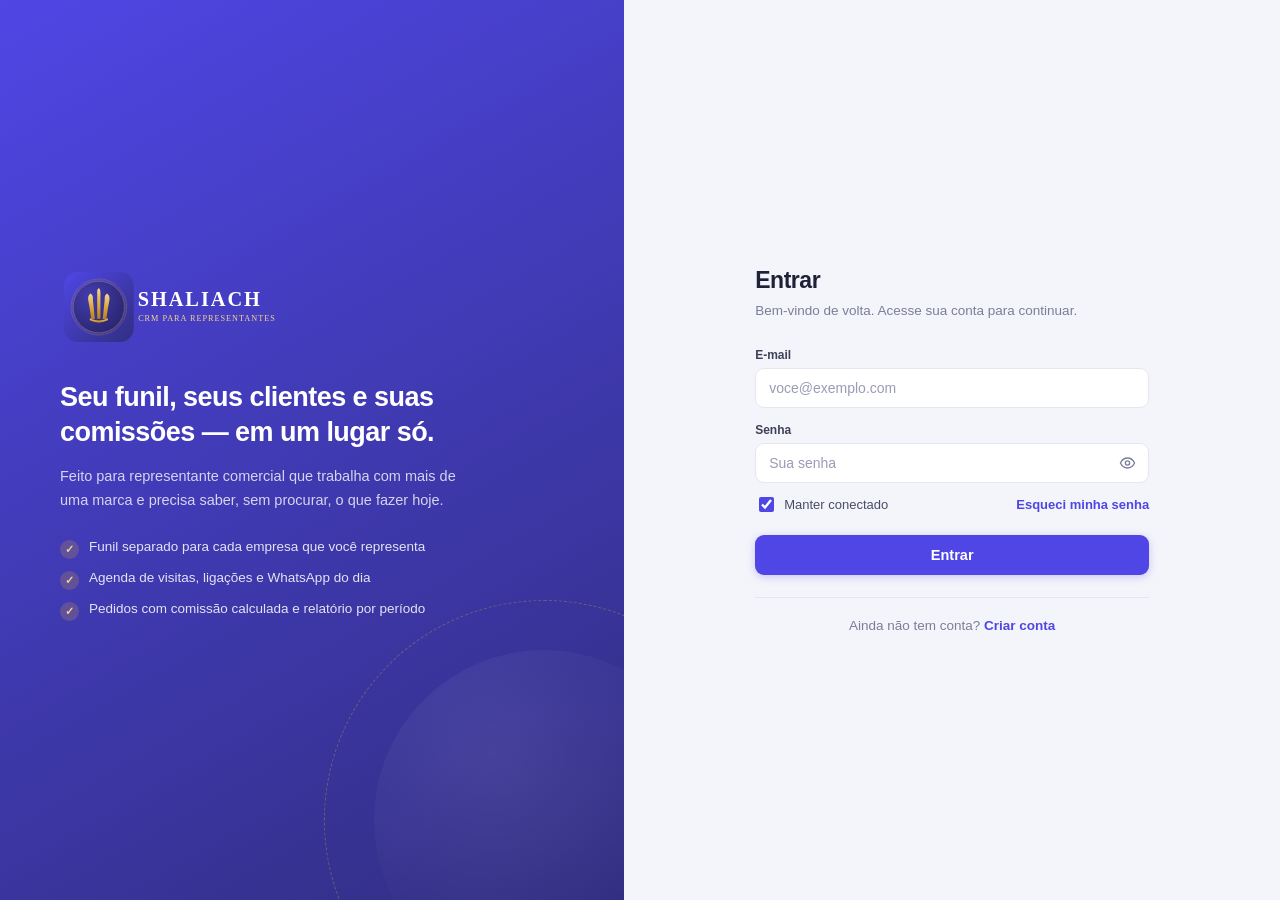
==== index.html @ 66042b32 "a" ====
<!DOCTYPE html>
<html lang="pt-BR">
<head>
<meta charset="UTF-8">
<meta name="viewport" content="width=device-width, initial-scale=1.0">
<title>Shaliach — CRM para representantes</title>
<link rel="icon" href="img/faviconlogo.ico" sizes="any">
<link rel="icon" type="image/svg+xml" href="img/logo-icone.svg">
<link rel="apple-touch-icon" href="img/icone-180.png">
<meta name="theme-color" content="#4F46E5">
<link rel="stylesheet" href="assets/css/app.css">
</head>
<body>

<!-- ==================== ABERTURA (evita piscar de tela) ==================== -->
<div id="splash">
  <img src="img/logo.svg" alt="Shaliach">
  <div class="splash-barra"><i></i></div>
</div>

<!-- ==================== TELA DE CONEXÃO DO ARQUIVO ==================== -->
<div id="connectScreen" class="hidden">
  <div class="connect-card">
    <img src="img/logo.svg" alt="Shaliach — CRM para representantes" class="connect-logo-img">
    <h1 id="connectTitle">Conectar arquivo de dados</h1>
    <p id="connectText">Escolha o arquivo <span class="file-name">.json</span> onde este CRM vai guardar tudo. Ele fica na pasta que você escolher, no seu computador — para migrar de máquina, basta levar o arquivo.</p>
    <div class="connect-actions" id="connectActions">
      <button class="btn btn-primary" id="createFileBtn">Criar novo arquivo de dados</button>
      <button class="btn" id="openFileBtn">Abrir arquivo existente</button>
    </div>
    <div id="connectNote"></div>
    <div class="connect-note">Cada alteração é gravada direto no arquivo. Recomendado: Chrome, Edge ou Opera.</div>
  </div>
</div>

<!-- ==================== APLICAÇÃO ==================== -->
<div id="app" class="hidden">

  <header class="topbar">
    <div class="brand">
      <img src="img/logo.svg" alt="Shaliach" class="brand-logo">
      <span class="brand-sep"></span>

      <div class="menu-wrap" id="funilWrap">
        <button class="funil-btn" id="funilBtn" aria-haspopup="true" aria-expanded="false">
          <span id="funilNome">Meu funil</span>
          <svg width="12" height="12" viewBox="0 0 24 24" fill="none" stroke="currentColor" stroke-width="2.6" stroke-linecap="round"><path d="M6 9l6 6 6-6"/></svg>
        </button>
        <div class="menu" id="funilMenu" style="left:0;right:auto">
          <div class="menu-head">Meus funis</div>
          <div id="funilLista"></div>
          <hr>
          <button id="btnNovoFunil">
            <span class="mic"><svg width="15" height="15" viewBox="0 0 24 24" fill="none" stroke="currentColor" stroke-width="2.4" stroke-linecap="round"><path d="M12 5v14M5 12h14"/></svg></span>
            <span><b>Novo funil</b><i>Para outra empresa que você representa</i></span>
          </button>
          <button id="btnRenomearFunil">
            <span class="mic"><svg width="15" height="15" viewBox="0 0 24 24" fill="none" stroke="currentColor" stroke-width="1.9" stroke-linecap="round" stroke-linejoin="round"><path d="M12 20h9"/><path d="M16.5 3.5a2.1 2.1 0 0 1 3 3L7 19l-4 1 1-4z"/></svg></span>
            <span><b>Renomear este funil</b></span>
          </button>
        </div>
      </div>
      <input id="boardName" value="Meu funil" aria-label="Nome do funil" class="hidden">
    </div>

    <div class="topbar-metric">
      <span id="totalValue">R$ 0,00</span>
      <span class="pill" id="totalCount">0 negócios</span>
    </div>

    <div class="topbar-spacer"></div>

    <div class="menu-wrap" id="userWrap">
      <button class="user-btn" id="userBtn" aria-haspopup="true" aria-expanded="false">
        <span class="user-av" id="userIniciais">?</span>
        <span class="user-nome" id="userNome">Carregando...</span>
        <svg width="12" height="12" viewBox="0 0 24 24" fill="none" stroke="currentColor" stroke-width="2.6" stroke-linecap="round"><path d="M6 9l6 6 6-6"/></svg>
      </button>
      <div class="menu" id="userMenu">
        <div class="user-topo">
          <span class="user-av grande" id="userIniciais2">?</span>
          <div>
            <b id="userNome2">—</b>
            <i id="userEmail">—</i>
          </div>
        </div>
        <button id="btnPerfil">
          <span class="mic"><svg width="15" height="15" viewBox="0 0 24 24" fill="none" stroke="currentColor" stroke-width="1.9" stroke-linecap="round" stroke-linejoin="round"><path d="M19 21v-2a4 4 0 0 0-4-4H9a4 4 0 0 0-4 4v2"/><circle cx="12" cy="7" r="4"/></svg></span>
          <span><b>Meus dados</b><i>Nome e telefone do representante</i></span>
        </button>
        <button id="btnTrocarSenha">
          <span class="mic"><svg width="15" height="15" viewBox="0 0 24 24" fill="none" stroke="currentColor" stroke-width="1.9" stroke-linecap="round" stroke-linejoin="round"><rect x="4" y="10" width="16" height="10" rx="2"/><path d="M8 10V7a4 4 0 0 1 8 0v3"/></svg></span>
          <span><b>Trocar minha senha</b><i>Enviamos um link por e-mail</i></span>
        </button>
        <hr>
        <button id="btnSair" class="perigo">
          <span class="mic"><svg width="15" height="15" viewBox="0 0 24 24" fill="none" stroke="currentColor" stroke-width="1.9" stroke-linecap="round" stroke-linejoin="round"><path d="M9 21H5a2 2 0 0 1-2-2V5a2 2 0 0 1 2-2h4"/><path d="M16 17l5-5-5-5M21 12H9"/></svg></span>
          <span><b>Sair da conta</b></span>
        </button>
      </div>
    </div>

    <div class="sync-chip ok" id="syncChip" style="display:none">
      <i class="dot"></i><span>Salvo na nuvem</span>
    </div>

    <div class="file-chip" id="fileChip" style="display:none">
      <i class="dot"></i>
      <span id="fileChipName"></span>
      <button id="switchFileBtn" title="Usar outro arquivo">trocar</button>
    </div>
  </header>

  <div class="toolbar">
    <div class="search">
      <svg width="15" height="15" viewBox="0 0 24 24" fill="none" stroke="currentColor" stroke-width="2.2" stroke-linecap="round">
        <circle cx="11" cy="11" r="7"/><path d="M20 20l-3.6-3.6"/>
      </svg>
      <input id="searchInput" type="search" placeholder="Buscar no funil" aria-label="Buscar no funil">
    </div>

    <div class="seg" id="agendaSeg" role="group" aria-label="Atividades agendadas">
      <button data-agenda="hoje"><svg width="13" height="13" viewBox="0 0 24 24" fill="none" stroke="currentColor" stroke-width="2.2" stroke-linecap="round"><circle cx="12" cy="12" r="9"/><path d="M12 7.5V12l3.5 2"/></svg>Hoje <span class="cnt hidden" id="cntHoje"></span></button>
      <button data-agenda="amanha">Amanhã <span class="cnt hidden" id="cntAmanha"></span></button>
      <button data-agenda="periodo">Personalizado</button>
    </div>

    <div class="topbar-spacer"></div>

    <div class="menu-wrap">
      <button class="btn" id="relBtn" aria-haspopup="true" aria-expanded="false">
        <svg class="ic" viewBox="0 0 24 24" fill="none" stroke="currentColor" stroke-width="2" stroke-linecap="round" stroke-linejoin="round"><path d="M4 20V10M10 20V4M16 20v-7M22 20H2"/></svg>
        Relatórios
        <svg width="12" height="12" viewBox="0 0 24 24" fill="none" stroke="currentColor" stroke-width="2.6" stroke-linecap="round"><path d="M6 9l6 6 6-6"/></svg>
      </button>
      <div class="menu" id="relMenu">
        <div class="menu-head">Relatórios</div>
        <button data-rel="vendas">
          <span class="mic">
            <svg width="15" height="15" viewBox="0 0 24 24" fill="none" stroke="currentColor" stroke-width="1.9" stroke-linecap="round" stroke-linejoin="round"><path d="M4 20V10M10 20V4M16 20v-7M22 20H2"/></svg>
          </span>
          <span><b>Vendas e comissões</b><i>Por período, agrupado por cliente</i></span>
        </button>
      </div>
    </div>

    <button class="btn" id="importBtn">
      <svg class="ic" viewBox="0 0 24 24" fill="none" stroke="currentColor" stroke-width="2" stroke-linecap="round" stroke-linejoin="round"><path d="M21 15v4a2 2 0 0 1-2 2H5a2 2 0 0 1-2-2v-4"/><path d="M7 10l5 5 5-5"/><path d="M12 15V3"/></svg>
      Importar
    </button>
    <button class="btn" id="exportBtn">
      <svg class="ic" viewBox="0 0 24 24" fill="none" stroke="currentColor" stroke-width="2" stroke-linecap="round" stroke-linejoin="round"><path d="M21 15v4a2 2 0 0 1-2 2H5a2 2 0 0 1-2-2v-4"/><path d="M7 8l5-5 5 5"/><path d="M12 3v12"/></svg>
      Exportar
    </button>
    <input type="file" id="importFile" accept=".json,application/json" class="hidden">

    <div class="seg" style="align-items:center;gap:4px;padding-left:9px" title="Baixar planilhas .xlsx com seus dados">
      <span style="font-size:11px;font-weight:800;letter-spacing:.05em;color:var(--muted-2)">PLANILHAS</span>
      <button id="agNegocios">Negócios</button>
      <button id="agCadastros">Cadastros</button>
    </div>
    <button class="btn btn-primary" id="newDealBtn">
      <svg class="ic" viewBox="0 0 24 24" fill="none" stroke="currentColor" stroke-width="2.4" stroke-linecap="round"><path d="M12 5v14M5 12h14"/></svg>
      Adicionar negócio
    </button>
  </div>

  <div id="board"></div>
</div>

<!-- ==================== MENU DE CONTEXTO ==================== -->
<div class="ctx" id="ctxMenu"></div>

<!-- ==================== MODAL: EMPRESA (novo / editar) ==================== -->
<div class="overlay" id="empresaOverlay">
  <div class="modal" role="dialog" aria-modal="true" aria-labelledby="empTitle">
    <div class="modal-head">
      <div class="avatar-sq">
        <svg width="20" height="20" viewBox="0 0 24 24" fill="none" stroke="currentColor" stroke-width="1.9" stroke-linecap="round" stroke-linejoin="round">
          <path d="M3 21h18M5 21V6a1 1 0 0 1 1-1h7a1 1 0 0 1 1 1v15M14 21V10h4a1 1 0 0 1 1 1v10"/><path d="M8 9h3M8 13h3M8 17h3"/>
        </svg>
      </div>
      <div style="flex:1;min-width:0">
        <h2 id="empTitle">Adicionar nova empresa</h2>
        <div class="sub" id="empSub">Cadastre o cliente e o negócio dele no funil</div>
      </div>
      <button class="icon-btn lg" id="empClose" aria-label="Fechar">
        <svg width="17" height="17" viewBox="0 0 24 24" fill="none" stroke="currentColor" stroke-width="2.2" stroke-linecap="round"><path d="M6 6l12 12M18 6L6 18"/></svg>
      </button>
    </div>

    <div class="modal-body">

      <!-- Dados básicos -->
      <section class="sec">
        <h3>Dados básicos</h3>
        <div class="grid" style="margin-top:14px">
          <div class="field full" id="f_nome_wrap">
            <label for="f_nome">Nome <span class="req">Obrigatório</span></label>
            <input class="inp" id="f_nome" placeholder="Nome da empresa ou do cliente" autocomplete="off">
            <span class="field-err">Informe o nome do cliente.</span>
          </div>
          <div class="field">
            <label for="f_cnpj">CNPJ</label>
            <input class="inp" id="f_cnpj" placeholder="00.000.000/0000-00" inputmode="numeric" autocomplete="off">
          </div>
          <div class="field">
            <label for="f_razao">Razão social</label>
            <input class="inp" id="f_razao" placeholder="Digite a razão social" autocomplete="off">
          </div>
          <div class="field">
            <label for="f_categoria">Categoria</label>
            <div class="select-wrap">
              <input class="inp" id="f_categoria" list="dl_categoria" placeholder="Selecione ou digite" autocomplete="off">
              <datalist id="dl_categoria"></datalist>
              <svg width="14" height="14" viewBox="0 0 24 24" fill="none" stroke="currentColor" stroke-width="2.4" stroke-linecap="round"><path d="M6 9l6 6 6-6"/></svg>
            </div>
          </div>
          <div class="field">
            <label for="f_origem">Origem</label>
            <div class="select-wrap">
              <input class="inp" id="f_origem" list="dl_origem" placeholder="Selecione ou digite" autocomplete="off">
              <datalist id="dl_origem"></datalist>
              <svg width="14" height="14" viewBox="0 0 24 24" fill="none" stroke="currentColor" stroke-width="2.4" stroke-linecap="round"><path d="M6 9l6 6 6-6"/></svg>
            </div>
          </div>
          <div class="field">
            <label for="f_responsavel">Responsável</label>
            <div class="select-wrap">
              <input class="inp" id="f_responsavel" list="dl_responsavel" placeholder="Quem cuida desse cliente" autocomplete="off">
              <datalist id="dl_responsavel"></datalist>
              <svg width="14" height="14" viewBox="0 0 24 24" fill="none" stroke="currentColor" stroke-width="2.4" stroke-linecap="round"><path d="M6 9l6 6 6-6"/></svg>
            </div>
          </div>
          <div class="field">
            <label for="f_setor">Setor</label>
            <div class="select-wrap">
              <input class="inp" id="f_setor" list="dl_setor" placeholder="Selecione ou digite" autocomplete="off">
              <datalist id="dl_setor"></datalist>
              <svg width="14" height="14" viewBox="0 0 24 24" fill="none" stroke="currentColor" stroke-width="2.4" stroke-linecap="round"><path d="M6 9l6 6 6-6"/></svg>
            </div>
          </div>
          <div class="field full">
            <label for="f_descricao">Descrição</label>
            <textarea class="inp" id="f_descricao" placeholder="Escreva detalhes importantes sobre esse cliente"></textarea>
          </div>
        </div>
      </section>

      <!-- Negócio no funil -->
      <section class="sec">
        <h3>Negócio no funil</h3>
        <p class="sec-desc">Em qual etapa esse cliente entra e quanto vale a oportunidade.</p>
        <div class="grid-3">
          <div class="field">
            <label for="f_etapa">Etapa</label>
            <div class="select-wrap">
              <select class="inp" id="f_etapa"></select>
              <svg width="14" height="14" viewBox="0 0 24 24" fill="none" stroke="currentColor" stroke-width="2.4" stroke-linecap="round"><path d="M6 9l6 6 6-6"/></svg>
            </div>
          </div>
          <div class="field">
            <label for="f_valor">Valor do negócio</label>
            <input class="inp" id="f_valor" placeholder="R$ 0,00" inputmode="decimal" autocomplete="off">
          </div>
          <div class="field">
            <label for="f_dataInicio">Data de início</label>
            <input class="inp" id="f_dataInicio" type="date">
          </div>
        </div>
      </section>

      <!-- Contato -->
      <section class="sec">
        <h3>Informações para contato</h3>
        <p class="sec-desc">Adicione informações que facilitem o contato com o cliente.</p>
        <div class="grid">
          <div class="field">
            <label for="f_email">E-mail</label>
            <input class="inp" id="f_email" type="email" placeholder="exemplo@email.com" autocomplete="off">
          </div>
          <div class="field">
            <label for="f_whatsapp">WhatsApp</label>
            <input class="inp" id="f_whatsapp" placeholder="+55 00 00000-0000" autocomplete="off">
          </div>
          <div class="field">
            <label for="f_telefone">Telefone</label>
            <input class="inp" id="f_telefone" placeholder="(00) 0000-0000" autocomplete="off">
          </div>
          <div class="field">
            <label for="f_celular">Celular</label>
            <input class="inp" id="f_celular" placeholder="(00) 00000-0000" autocomplete="off">
          </div>
          <div class="field">
            <label for="f_fax">Fax</label>
            <input class="inp" id="f_fax" placeholder="(00) 0000-0000" autocomplete="off">
          </div>
          <div class="field">
            <label for="f_ramal">Ramal</label>
            <input class="inp" id="f_ramal" placeholder="00" autocomplete="off">
          </div>
          <div class="field">
            <label for="f_website">Website</label>
            <input class="inp" id="f_website" placeholder="www.exemplo.com.br" autocomplete="off">
          </div>
        </div>
      </section>

      <!-- Endereço -->
      <section class="sec">
        <h3>Dados de endereço</h3>
        <p class="sec-desc">Adicione a localização do seu cliente.</p>
        <div class="grid-3">
          <div class="field">
            <label for="f_cep">CEP <span class="req" id="cepStatus"></span></label>
            <input class="inp" id="f_cep" placeholder="00000-000" inputmode="numeric" autocomplete="off">
          </div>
          <div class="field">
            <label for="f_pais">País</label>
            <input class="inp" id="f_pais" placeholder="Brasil" autocomplete="off">
          </div>
          <div class="field">
            <label for="f_estado">Estado</label>
            <div class="select-wrap">
              <select class="inp" id="f_estado"></select>
              <svg width="14" height="14" viewBox="0 0 24 24" fill="none" stroke="currentColor" stroke-width="2.4" stroke-linecap="round"><path d="M6 9l6 6 6-6"/></svg>
            </div>
          </div>
          <div class="field" style="grid-column:span 2">
            <label for="f_cidade">Cidade</label>
            <input class="inp" id="f_cidade" placeholder="Primeiro, selecione o estado" disabled autocomplete="off">
          </div>
          <div class="field">
            <label for="f_bairro">Bairro</label>
            <input class="inp" id="f_bairro" placeholder="Bairro X" autocomplete="off">
          </div>
          <div class="field">
            <label for="f_rua">Rua</label>
            <input class="inp" id="f_rua" placeholder="Rua Y" autocomplete="off">
          </div>
          <div class="field">
            <label for="f_numero">Número</label>
            <input class="inp" id="f_numero" placeholder="77" autocomplete="off">
          </div>
          <div class="field">
            <label for="f_complemento">Complemento</label>
            <input class="inp" id="f_complemento" placeholder="Sala 153, Bloco B" autocomplete="off">
          </div>
        </div>
      </section>

      <!-- Produtos -->
      <section class="sec">
        <h3>Produtos e serviços</h3>
        <p class="sec-desc">Quais esse cliente tem potencial de comprar?</p>
        <div id="f_produtosChips" class="chips-empty">Nenhum produto adicionado.</div>
        <div class="row-gap">
          <div class="select-wrap" style="flex:1;min-width:200px">
            <input class="inp" id="f_produtoInput" list="dl_produtos" placeholder="Buscar ou digitar um produto..." autocomplete="off">
            <datalist id="dl_produtos"></datalist>
          </div>
          <button class="btn btn-soft" id="f_addProduto" type="button">+ Adicionar</button>
        </div>
      </section>

      <!-- Pessoas -->
      <section class="sec">
        <h3>Pessoas da empresa</h3>
        <p class="sec-desc">Adicione seus contatos diretos de dentro da empresa.</p>
        <div id="f_pessoas"></div>
        <button class="btn btn-ghost" id="f_addPessoa" type="button" style="padding-left:0">
          <svg class="ic" viewBox="0 0 24 24" fill="none" stroke="currentColor" stroke-width="2.4" stroke-linecap="round"><path d="M12 5v14M5 12h14"/></svg>
          Adicionar pessoas
        </button>
      </section>

      <!-- Redes sociais -->
      <section class="sec">
        <h3>Redes sociais</h3>
        <div class="grid" style="margin-top:14px">
          <div class="field"><label for="f_facebook">Facebook</label><input class="inp" id="f_facebook" placeholder="facebook.com/empresa" autocomplete="off"></div>
          <div class="field"><label for="f_twitter">X (twitter)</label><input class="inp" id="f_twitter" placeholder="x.com/empresa" autocomplete="off"></div>
          <div class="field"><label for="f_linkedin">LinkedIn</label><input class="inp" id="f_linkedin" placeholder="linkedin.com/in/empresa" autocomplete="off"></div>
          <div class="field"><label for="f_skype">Skype</label><input class="inp" id="f_skype" placeholder="usuario.skype" autocomplete="off"></div>
          <div class="field"><label for="f_instagram">Instagram</label><input class="inp" id="f_instagram" placeholder="instagram.com/empresa" autocomplete="off"></div>
        </div>
      </section>

    </div>

    <div class="modal-foot">
      <button class="btn btn-danger left hidden" id="empDelete" type="button">Excluir cliente</button>
      <button class="btn" id="empCancel" type="button">Cancelar</button>
      <button class="btn btn-primary" id="empSave" type="button">Salvar e continuar</button>
    </div>
  </div>
</div>

<!-- ==================== MODAL: NEGÓCIO ==================== -->
<div class="overlay" id="dealOverlay">
  <div class="modal wide" role="dialog" aria-modal="true">
    <div class="deal" id="dealContent"></div>
  </div>
</div>

<!-- ==================== MODAL: AGENDA (HOJE / AMANHÃ) ==================== -->
<div class="overlay" id="agendaOverlay">
  <div class="modal" style="max-width:760px" role="dialog" aria-modal="true">
    <div id="agendaContent" style="display:flex;flex-direction:column;max-height:calc(100vh - 52px)"></div>
  </div>
</div>

<!-- ==================== MODAL: AGENDAR ATIVIDADE ==================== -->
<div class="overlay" id="schedOverlay">
  <div class="modal narrow" role="dialog" aria-modal="true" aria-labelledby="schedTitle">
    <div class="modal-head">
      <div class="avatar-sq" id="schedIcon"></div>
      <div style="flex:1">
        <h2 id="schedTitle">Agendar atividade</h2>
        <div class="sub" id="schedSub"></div>
      </div>
      <button class="icon-btn lg" id="schedClose" aria-label="Fechar">
        <svg width="17" height="17" viewBox="0 0 24 24" fill="none" stroke="currentColor" stroke-width="2.2" stroke-linecap="round"><path d="M6 6l12 12M18 6L6 18"/></svg>
      </button>
    </div>
    <div class="modal-body">
      <div class="grid" style="padding-top:16px">
        <div class="field">
          <label for="s_tipo">Tipo</label>
          <div class="select-wrap">
            <select class="inp" id="s_tipo"></select>
            <svg width="14" height="14" viewBox="0 0 24 24" fill="none" stroke="currentColor" stroke-width="2.4" stroke-linecap="round"><path d="M6 9l6 6 6-6"/></svg>
          </div>
        </div>
        <div class="field">
          <label for="s_data">Prazo</label>
          <input class="inp" id="s_data" type="datetime-local">
        </div>
        <div class="field full">
          <label for="s_nota">Nota</label>
          <textarea class="inp" id="s_nota" placeholder="O que foi feito e qual o próximo passo?"></textarea>
        </div>
      </div>
    </div>
    <div class="modal-foot">
      <button class="btn" id="schedCancel" type="button">Cancelar</button>
      <button class="btn btn-primary" id="schedSave" type="button">Agendar</button>
    </div>
  </div>
</div>

<!-- ==================== MODAL: PERÍODO DA AGENDA ==================== -->
<div class="overlay" id="periodoOverlay">
  <div class="modal narrow" role="dialog" aria-modal="true">
    <div class="modal-head">
      <div class="avatar-sq">
        <svg width="20" height="20" viewBox="0 0 24 24" fill="none" stroke="currentColor" stroke-width="1.9" stroke-linecap="round" stroke-linejoin="round"><rect x="3" y="5" width="18" height="16" rx="2"/><path d="M3 10h18M8 3v4M16 3v4"/></svg>
      </div>
      <div style="flex:1"><h2>Escolher período</h2><div class="sub">Veja as atividades agendadas de um dia ou de um intervalo</div></div>
      <button class="icon-btn lg" id="perFechar" aria-label="Fechar">
        <svg width="17" height="17" viewBox="0 0 24 24" fill="none" stroke="currentColor" stroke-width="2.2" stroke-linecap="round"><path d="M6 6l12 12M18 6L6 18"/></svg>
      </button>
    </div>
    <div class="modal-body">
      <div class="grid" style="padding-top:16px">
        <div class="field"><label for="per_de">De</label><input class="inp" id="per_de" type="date"></div>
        <div class="field"><label for="per_ate">Até</label><input class="inp" id="per_ate" type="date"></div>
      </div>
      <div class="row-gap" style="margin-top:14px">
        <button class="btn btn-sm" data-peratalho="7">Próximos 7 dias</button>
        <button class="btn btn-sm" data-peratalho="15">Próximos 15 dias</button>
        <button class="btn btn-sm" data-peratalho="30">Próximos 30 dias</button>
        <button class="btn btn-sm" data-peratalho="-7">Últimos 7 dias</button>
      </div>
      <p class="hint" style="margin-top:12px">Deixe as duas datas iguais para ver um dia só.</p>
    </div>
    <div class="modal-foot">
      <button class="btn" id="perCancelar">Cancelar</button>
      <button class="btn btn-primary" id="perVer">Ver atividades</button>
    </div>
  </div>
</div>

<!-- ==================== MODAL: MEUS DADOS ==================== -->
<div class="overlay" id="perfilOverlay">
  <div class="modal narrow" role="dialog" aria-modal="true">
    <div class="modal-head">
      <div class="avatar-sq">
        <svg width="20" height="20" viewBox="0 0 24 24" fill="none" stroke="currentColor" stroke-width="1.9" stroke-linecap="round" stroke-linejoin="round"><path d="M19 21v-2a4 4 0 0 0-4-4H9a4 4 0 0 0-4 4v2"/><circle cx="12" cy="7" r="4"/></svg>
      </div>
      <div style="flex:1"><h2>Meus dados</h2><div class="sub">Quem é o representante deste funil</div></div>
      <button class="icon-btn lg" id="perfilFechar" aria-label="Fechar">
        <svg width="17" height="17" viewBox="0 0 24 24" fill="none" stroke="currentColor" stroke-width="2.2" stroke-linecap="round"><path d="M6 6l12 12M18 6L6 18"/></svg>
      </button>
    </div>
    <div class="modal-body">
      <div class="grid" style="padding-top:16px">
        <div class="field full">
          <label for="pf_nome">Nome</label>
          <input class="inp" id="pf_nome" placeholder="Seu nome completo" autocomplete="name">
        </div>
        <div class="field full">
          <label for="pf_email">E-mail</label>
          <input class="inp" id="pf_email" disabled>
          <span class="hint">O e-mail é o seu login e não pode ser alterado aqui.</span>
        </div>
        <div class="field full">
          <label for="pf_telefone">Telefone</label>
          <input class="inp" id="pf_telefone" placeholder="(00) 00000-0000">
        </div>
      </div>
    </div>
    <div class="modal-foot">
      <button class="btn" id="perfilCancelar">Cancelar</button>
      <button class="btn btn-primary" id="perfilSalvar">Salvar</button>
    </div>
  </div>
</div>

<!-- ==================== MODAL: RELATÓRIO ==================== -->
<div class="overlay" id="relOverlay">
  <div class="modal" style="max-width:960px" role="dialog" aria-modal="true">
    <div id="relContent" style="display:flex;flex-direction:column;max-height:calc(100vh - 52px)"></div>
  </div>
</div>

<!-- ==================== MODAL: PEDIDO ==================== -->
<div class="overlay" id="pedidoOverlay">
  <div class="modal" style="max-width:880px" role="dialog" aria-modal="true" aria-labelledby="pedTitulo">
    <div class="modal-head">
      <div class="avatar-sq">
        <svg width="20" height="20" viewBox="0 0 24 24" fill="none" stroke="currentColor" stroke-width="1.9" stroke-linecap="round" stroke-linejoin="round">
          <circle cx="9" cy="20" r="1.4"/><circle cx="18" cy="20" r="1.4"/>
          <path d="M2 3h3l2.4 12.1a1.6 1.6 0 0 0 1.6 1.3h8.5a1.6 1.6 0 0 0 1.6-1.3L21 7H6"/>
        </svg>
      </div>
      <div style="flex:1;min-width:0">
        <h2 id="pedTitulo">Novo pedido</h2>
        <div class="sub" id="pedSub"></div>
      </div>
      <button class="icon-btn lg" id="pedFechar" aria-label="Fechar">
        <svg width="17" height="17" viewBox="0 0 24 24" fill="none" stroke="currentColor" stroke-width="2.2" stroke-linecap="round"><path d="M6 6l12 12M18 6L6 18"/></svg>
      </button>
    </div>

    <div class="modal-body">
      <div class="grid-3" style="padding-top:16px">
        <div class="field">
          <label for="ped_data">Data do pedido</label>
          <input class="inp" id="ped_data" type="date">
        </div>
        <div class="field">
          <label for="ped_comis">Comissão (%)</label>
          <input class="inp" id="ped_comis" placeholder="Ex.: 5" inputmode="decimal" autocomplete="off">
        </div>
        <div class="field">
          <label for="ped_pgto">Forma de pagamento</label>
          <input class="inp" id="ped_pgto" placeholder="Ex.: boleto 30/45/60, Pix à vista..." autocomplete="off">
        </div>
      </div>

      <div class="sec" style="border-bottom:none;padding-bottom:0">
        <h3>Itens do pedido</h3>
        <p class="sec-desc">Produto fechado, quantidade e preço. O subtotal e o total são calculados sozinhos.</p>

        <datalist id="dl_pedprod"></datalist>
        <div id="pedItens"></div>

        <button class="btn btn-soft" id="pedAddItem" type="button" style="margin-top:4px">
          <svg class="ic" viewBox="0 0 24 24" fill="none" stroke="currentColor" stroke-width="2.6" stroke-linecap="round"><path d="M12 5v14M5 12h14"/></svg>
          Adicionar item
        </button>

        <div class="ped-total-box">
          <span id="pedPecas" class="muted"></span>
          <div class="ped-total-linhas">
            <div class="ped-total-linha">
              <span class="ped-total-lbl">Total do pedido</span>
              <span id="pedTotal" class="ped-total-val">R$ 0,00</span>
            </div>
            <div class="ped-total-linha comis">
              <span class="ped-total-lbl" id="pedComisLbl">Total comissão</span>
              <span id="pedComisVal" class="ped-total-val comis">R$ 0,00</span>
            </div>
          </div>
        </div>
      </div>
    </div>

    <div class="modal-foot">
      <button class="btn" id="pedCancelar" type="button">Cancelar</button>
      <button class="btn btn-primary" id="pedSalvar" type="button">Salvar pedido</button>
    </div>
  </div>
</div>

<!-- ==================== MODAL: CONFIRMAÇÃO ==================== -->
<div class="overlay" id="confirmOverlay">
  <div class="modal narrow" role="dialog" aria-modal="true">
    <div class="modal-head">
      <div class="avatar-sq" style="background:var(--red-50);color:var(--red)">
        <svg width="19" height="19" viewBox="0 0 24 24" fill="none" stroke="currentColor" stroke-width="2" stroke-linecap="round"><path d="M12 8v5M12 17h.01"/><circle cx="12" cy="12" r="9"/></svg>
      </div>
      <div><h2 id="confirmTitle">Confirmar</h2></div>
    </div>
    <div class="modal-body"><p id="confirmText" style="font-size:13.5px;line-height:1.65;color:var(--ink-2);padding-top:6px"></p></div>
    <div class="modal-foot">
      <button class="btn" id="confirmNo" type="button">Cancelar</button>
      <button class="btn btn-primary" id="confirmYes" type="button">Confirmar</button>
    </div>
  </div>
</div>

<div id="toasts"></div>

<!-- ==================== PROMPT SIMPLES (nome de etapa etc) ==================== -->
<div class="overlay" id="promptOverlay">
  <div class="modal narrow" role="dialog" aria-modal="true">
    <div class="modal-head"><div style="flex:1"><h2 id="promptTitle">Novo</h2></div></div>
    <div class="modal-body">
      <div class="field" style="padding-top:12px">
        <label id="promptLabel" for="promptInput">Nome</label>
        <input class="inp" id="promptInput" autocomplete="off">
      </div>
    </div>
    <div class="modal-foot">
      <button class="btn" id="promptNo" type="button">Cancelar</button>
      <button class="btn btn-primary" id="promptYes" type="button">Salvar</button>
    </div>
  </div>
</div>

<script src="assets/js/vendor/supabase.js"></script>
<script src="assets/js/config.js"></script>
<script src="assets/js/auth.js"></script>
<script src="assets/js/vendor/xlsx.mini.min.js"></script>
<script src="assets/js/util.js"></script>
<script src="assets/js/storage.js"></script>
<script src="assets/js/board.js"></script>
<script src="assets/js/empresa.js"></script>
<script src="assets/js/negocio.js"></script>
<script src="assets/js/pedidos.js"></script>
<script src="assets/js/relatorios.js"></script>
<script src="assets/js/agenda.js"></script>
<script src="assets/js/exportar-agendor.js"></script>
<script src="assets/js/banco.js"></script>
<script src="assets/js/usuario.js"></script>
<script src="assets/js/main.js"></script>
</body>
</html>
---- assets/css/app.css ----
/* =========================================================
   CRM Funil — folha de estilo principal
   Paleta clara, cantos suaves, roxo como cor de acento.
   ========================================================= */

:root{
  --brand:#5B4FE9;
  --brand-600:#4A3FD4;
  --brand-700:#3E34B8;
  --brand-50:#EFEDFD;
  --brand-100:#E2DEFB;

  --ink:#1F2138;
  --ink-2:#3E4059;
  --muted:#7B7D99;
  --muted-2:#9A9CB5;

  --bg:#F4F5FA;
  --col:#ECEDF7;
  --surface:#FFFFFF;
  --line:#E6E6F1;
  --line-2:#EFEFF7;
  --field:#EFF1F7;

  --green:#17A673;
  --green-50:#E6F7F0;
  --orange:#E0912F;
  --orange-50:#FDF3E5;
  --blue:#2E7FE0;
  --blue-50:#EAF2FD;
  --pink:#D0509B;
  --pink-50:#FBEBF3;
  --red:#E24C4B;
  --red-50:#FCECEC;
  --slate:#6E7191;

  --r-sm:6px;
  --r:9px;
  --r-md:12px;
  --r-lg:16px;

  --sh-1:0 1px 2px rgba(31,33,56,.06);
  --sh-2:0 4px 14px rgba(31,33,56,.08);
  --sh-3:0 18px 50px rgba(31,33,56,.18);

  --font:"Inter","Segoe UI Variable Text","Segoe UI",-apple-system,BlinkMacSystemFont,Roboto,Helvetica,Arial,sans-serif;
}

*,*::before,*::after{box-sizing:border-box;}

html,body{height:100%;}
body{
  margin:0;
  font-family:var(--font);
  font-size:14px;
  color:var(--ink);
  background:var(--bg);
  -webkit-font-smoothing:antialiased;
}
h1,h2,h3,h4{margin:0;font-weight:700;letter-spacing:-.01em;}
a{color:var(--brand);text-decoration:none;}
a:hover{text-decoration:underline;}
button{font-family:inherit;cursor:pointer;}
:focus-visible{outline:2px solid var(--brand);outline-offset:2px;border-radius:4px;}

/* scrollbars discretos */
*::-webkit-scrollbar{width:10px;height:10px;}
*::-webkit-scrollbar-thumb{background:#D3D4E4;border-radius:20px;border:3px solid transparent;background-clip:content-box;}
*::-webkit-scrollbar-thumb:hover{background:#BFC0D6;background-clip:content-box;}
*::-webkit-scrollbar-track{background:transparent;}

/* ============================ BOTÕES ============================ */
.btn{
  border:1px solid var(--line);
  background:var(--surface);
  color:var(--ink-2);
  padding:8px 13px;
  border-radius:var(--r);
  font-size:13.5px;
  font-weight:600;
  display:inline-flex;
  align-items:center;
  gap:7px;
  line-height:1.2;
  transition:background .14s,border-color .14s,color .14s,box-shadow .14s;
  white-space:nowrap;
}
.btn:hover{background:#F8F8FC;border-color:#D8D8E8;}
.btn .ic{width:15px;height:15px;flex:0 0 15px;}
.btn-primary{background:var(--brand);border-color:var(--brand);color:#fff;box-shadow:0 1px 2px rgba(91,79,233,.28);}
.btn-primary:hover{background:var(--brand-600);border-color:var(--brand-600);}
.btn-soft{background:var(--brand-50);border-color:transparent;color:var(--brand);}
.btn-soft:hover{background:var(--brand-100);}
.btn-dark{background:#282A45;border-color:#282A45;color:#fff;}
.btn-dark:hover{background:#1D1F36;}
.btn-danger{color:var(--red);border-color:#F0D2D2;background:#fff;}
.btn-danger:hover{background:var(--red-50);border-color:#E9BEBE;}
.btn-sm{padding:6px 10px;font-size:12.5px;border-radius:var(--r-sm);}
.btn-block{width:100%;justify-content:center;}
.btn-ghost{background:transparent;border-color:transparent;color:var(--muted);}
.btn-ghost:hover{background:var(--brand-50);color:var(--brand);border-color:transparent;}
.icon-btn{
  border:none;background:transparent;color:var(--muted);
  width:30px;height:30px;border-radius:var(--r-sm);
  display:inline-flex;align-items:center;justify-content:center;
}
.icon-btn:hover{background:var(--brand-50);color:var(--brand);}
.icon-btn.lg{width:34px;height:34px;}

/* ============================ TELA DE CONEXÃO ============================ */
#connectScreen{
  position:fixed;inset:0;z-index:200;
  background:radial-gradient(1200px 600px at 50% -10%,#EDEBFC 0%,var(--bg) 55%);
  display:flex;align-items:center;justify-content:center;padding:24px;
}
#connectScreen.hidden{display:none;}
.connect-card{
  width:100%;max-width:470px;background:var(--surface);
  border:1px solid var(--line);border-radius:var(--r-lg);
  box-shadow:var(--sh-3);padding:34px 34px 28px;text-align:center;
}
.connect-logo{
  width:54px;height:54px;border-radius:15px;margin:0 auto 18px;
  background:linear-gradient(150deg,var(--brand) 0%,#7B6FF2 100%);
  display:flex;align-items:center;justify-content:center;color:#fff;
  box-shadow:0 8px 20px rgba(91,79,233,.32);
}
.connect-card h1{font-size:20px;margin-bottom:8px;}
.connect-card p{color:var(--muted);line-height:1.65;margin:0 0 22px;font-size:13.5px;}
.connect-actions{display:flex;flex-direction:column;gap:9px;}
.connect-actions .btn{justify-content:center;padding:11px;font-size:14px;}
.connect-note{margin-top:20px;font-size:12px;color:var(--muted-2);line-height:1.65;}
.notice{
  text-align:left;border-radius:var(--r);padding:12px 14px;
  font-size:12.5px;line-height:1.6;margin-top:16px;
}
.notice-warn{background:var(--orange-50);border:1px solid #F2DDB8;color:#8A6116;}
.file-name{font-weight:700;color:var(--ink);}

/* ============================ TOPBAR ============================ */
.topbar{
  height:52px;background:#fff;border-bottom:1px solid var(--line);
  display:flex;align-items:center;gap:14px;padding:0 16px;
  position:sticky;top:0;z-index:30;
}
.brand{display:flex;align-items:center;gap:9px;min-width:0;}
.brand-mark{
  width:26px;height:26px;border-radius:8px;flex:0 0 26px;
  background:linear-gradient(150deg,var(--brand) 0%,#7B6FF2 100%);
  display:flex;align-items:center;justify-content:center;color:#fff;
}
#boardName{
  font-size:15.5px;font-weight:700;color:var(--brand);
  border:1px solid transparent;background:transparent;
  padding:4px 7px;border-radius:var(--r-sm);max-width:210px;
  text-overflow:ellipsis;
}
#boardName:hover{background:var(--brand-50);}
#boardName:focus{background:#fff;border-color:var(--brand);outline:none;}
.topbar-metric{
  display:flex;align-items:center;gap:8px;font-size:13px;color:var(--ink-2);
  padding-left:14px;border-left:1px solid var(--line-2);
}
.topbar-metric b{font-weight:700;}
.pill{
  background:var(--brand-50);color:var(--brand);font-size:11.5px;font-weight:700;
  padding:3px 8px;border-radius:20px;white-space:nowrap;
}
.topbar-spacer{flex:1;}
.file-chip{
  display:inline-flex;align-items:center;gap:7px;max-width:280px;
  font-size:12px;color:var(--muted);background:var(--bg);
  border:1px solid var(--line);padding:5px 10px;border-radius:20px;
}
.file-chip .dot{width:7px;height:7px;border-radius:50%;background:var(--green);flex:0 0 7px;}
.file-chip span{overflow:hidden;text-overflow:ellipsis;white-space:nowrap;}
.file-chip button{border:none;background:transparent;color:var(--brand);font-size:12px;font-weight:600;padding:0;}

/* ============================ TOOLBAR DO FUNIL ============================ */
.toolbar{
  display:flex;align-items:center;gap:10px;
  padding:12px 16px;flex-wrap:wrap;
}
.search{position:relative;}
.search svg{position:absolute;left:11px;top:50%;transform:translateY(-50%);color:var(--muted-2);}
.search input{
  border:1px solid var(--line);background:#fff;border-radius:var(--r);
  padding:8px 12px 8px 33px;font-size:13.5px;width:250px;color:var(--ink);
  font-family:inherit;
}
.search input::placeholder{color:var(--muted-2);}
.search input:focus{outline:none;border-color:var(--brand);box-shadow:0 0 0 3px rgba(91,79,233,.12);}
.seg{display:inline-flex;background:#fff;border:1px solid var(--line);border-radius:var(--r);padding:2px;}
.seg button{
  border:none;background:transparent;color:var(--muted);
  font-size:12.5px;font-weight:600;padding:6px 11px;border-radius:7px;
  display:inline-flex;align-items:center;gap:6px;
}
.seg button.on{background:var(--brand);color:#fff;}
.seg button:not(.on):hover{background:var(--brand-50);color:var(--brand);}

/* ============================ KANBAN ============================ */
#board{
  display:flex;gap:14px;padding:0 16px 20px;
  overflow-x:auto;align-items:flex-start;
  min-height:calc(100vh - 128px);
}
.column{
  background:var(--col);border-radius:var(--r-md);
  width:274px;flex:0 0 274px;padding:11px;
  display:flex;flex-direction:column;
  max-height:calc(100vh - 148px);
  transition:background .15s,box-shadow .15s;
}
.column.dragover{background:var(--brand-100);box-shadow:inset 0 0 0 2px var(--brand);}
.col-head{display:flex;align-items:flex-start;gap:4px;margin-bottom:10px;}
.col-head-main{flex:1;min-width:0;}
.col-title{
  font-size:12px;font-weight:800;text-transform:uppercase;letter-spacing:.055em;
  color:var(--ink-2);border:1px solid transparent;background:transparent;
  padding:3px 5px;border-radius:var(--r-sm);width:100%;font-family:inherit;
}
.col-title:hover{background:#fff;}
.col-title:focus{background:#fff;border-color:var(--brand);outline:none;}
.col-meta{font-size:11.5px;color:var(--muted);padding:2px 6px 0;display:flex;gap:6px;}
.col-meta b{color:var(--ink-2);font-weight:700;}
.col-acts{display:flex;gap:1px;opacity:0;transition:opacity .15s;}
.column:hover .col-acts{opacity:1;}
.col-acts button{
  border:none;background:transparent;color:var(--muted);
  width:24px;height:24px;border-radius:5px;display:inline-flex;
  align-items:center;justify-content:center;
}
.col-acts button:hover{background:#fff;color:var(--ink);}
.cards{
  display:flex;flex-direction:column;gap:8px;
  overflow-y:auto;flex:1;min-height:70px;padding:2px 2px 6px;
}
.col-empty{
  color:var(--muted-2);font-size:12.5px;text-align:center;
  padding:26px 10px;line-height:1.55;
  border:1px dashed #D6D7E8;border-radius:var(--r);
}
.add-card{
  margin-top:8px;border:1px dashed #CFD0E4;background:transparent;
  color:var(--muted);border-radius:var(--r);padding:8px;
  font-size:12.5px;font-weight:600;transition:all .14s;
}
.add-card:hover{background:#fff;color:var(--brand);border-color:var(--brand);}
.add-column{flex:0 0 210px;}
.add-column button{
  width:100%;background:rgba(255,255,255,.55);border:1px dashed #CFD0E4;
  color:var(--muted);border-radius:var(--r-md);padding:13px;
  font-weight:600;font-size:13.5px;
}
.add-column button:hover{background:#fff;color:var(--brand);border-color:var(--brand);}

/* ---- cartão ---- */
.card{
  background:#fff;border-radius:var(--r);padding:11px 12px;
  box-shadow:var(--sh-1);border:1px solid transparent;
  cursor:grab;position:relative;transition:box-shadow .14s,border-color .14s,transform .14s;
}
.card:hover{border-color:var(--brand);box-shadow:var(--sh-2);}
.card.dragging{opacity:.45;transform:rotate(1.5deg);}
.card.won{border-left:3px solid var(--green);}
.card.lost{border-left:3px solid var(--red);opacity:.75;}
.card-top{display:flex;align-items:center;gap:6px;margin-bottom:3px;}
.card-num{font-size:11px;font-weight:700;color:var(--muted-2);}
.card-name{
  font-size:13.5px;font-weight:700;color:var(--brand-700);
  overflow:hidden;text-overflow:ellipsis;white-space:nowrap;flex:1;
}
.card-sub{font-size:12px;color:var(--muted);display:flex;align-items:center;gap:5px;margin-bottom:2px;}
.card-value{font-size:12.5px;font-weight:700;color:var(--ink-2);margin-top:4px;}
.card-badge{
  display:inline-flex;align-items:center;gap:5px;margin-top:8px;
  font-size:11.5px;font-weight:600;padding:3px 8px;border-radius:20px;
}
.card-badge .dot{width:6px;height:6px;border-radius:50%;}
.card-badge.late{box-shadow:inset 0 0 0 1px currentColor;}
.card-tags{display:flex;flex-wrap:wrap;gap:4px;margin-top:7px;}
.tag{font-size:10.5px;font-weight:600;color:var(--slate);background:var(--bg);border:1px solid var(--line);padding:2px 6px;border-radius:5px;}
.stars{display:inline-flex;gap:1px;color:#D8D9E7;}
.stars .on{color:#F0B429;}
.stars button{border:none;background:none;padding:0;color:inherit;line-height:0;}

/* ============================ MENU DE CONTEXTO ============================ */
.ctx{
  position:fixed;z-index:150;min-width:216px;
  background:#fff;border:1px solid var(--line);border-radius:var(--r-md);
  box-shadow:var(--sh-3);padding:6px;display:none;
}
.ctx.show{display:block;animation:pop .12s ease-out;}
@keyframes pop{from{opacity:0;transform:translateY(-4px) scale(.98);}to{opacity:1;transform:none;}}
.ctx-head{
  font-size:11px;font-weight:700;text-transform:uppercase;letter-spacing:.05em;
  color:var(--muted-2);padding:7px 10px 5px;
}
.ctx button{
  width:100%;display:flex;align-items:center;gap:9px;
  border:none;background:transparent;text-align:left;
  padding:8px 10px;border-radius:var(--r-sm);
  font-size:13.5px;color:var(--ink-2);font-weight:500;
}
.ctx button:hover{background:var(--brand-50);color:var(--brand);}
.ctx button.danger{color:var(--red);}
.ctx button.danger:hover{background:var(--red-50);color:var(--red);}
.ctx hr{border:none;border-top:1px solid var(--line-2);margin:5px 4px;}
.ctx .ic{width:15px;height:15px;flex:0 0 15px;opacity:.85;}

/* ============================ MODAIS ============================ */
.overlay{
  position:fixed;inset:0;z-index:120;
  background:rgba(28,29,50,.5);backdrop-filter:blur(2px);
  display:none;align-items:flex-start;justify-content:center;
  padding:26px 18px;overflow-y:auto;
}
.overlay.show{display:flex;}
.modal{
  background:#fff;border-radius:var(--r-lg);box-shadow:var(--sh-3);
  width:100%;max-width:820px;margin:auto;
  animation:rise .18s cubic-bezier(.2,.7,.3,1);
  display:flex;flex-direction:column;max-height:calc(100vh - 52px);
}
.modal.wide{max-width:1180px;}
.modal.narrow{max-width:520px;}
/* empilhamento: negócio < empresa < agendar < confirmar/prompt */
#dealOverlay{z-index:120;}
#empresaOverlay{z-index:130;}
#schedOverlay{z-index:138;}
#confirmOverlay,#promptOverlay{z-index:146;}
@keyframes rise{from{opacity:0;transform:translateY(14px);}to{opacity:1;transform:none;}}
@media (prefers-reduced-motion:reduce){
  .modal,.ctx.show{animation:none;}
  *{transition:none!important;}
}
.modal-head{
  display:flex;align-items:center;gap:13px;
  padding:20px 26px;border-bottom:1px solid var(--line-2);
}
.modal-head .avatar-sq{
  width:40px;height:40px;border-radius:11px;background:var(--brand-50);
  color:var(--brand);display:flex;align-items:center;justify-content:center;flex:0 0 40px;
}
.modal-head h2{font-size:18px;}
.modal-head .sub{font-size:12.5px;color:var(--muted);margin-top:2px;}
.modal-body{padding:6px 26px 22px;overflow-y:auto;flex:1;}
.modal-foot{
  display:flex;align-items:center;justify-content:flex-end;gap:10px;
  padding:14px 26px;border-top:1px solid var(--line-2);background:#FBFBFE;
  border-radius:0 0 var(--r-lg) var(--r-lg);
}
.modal-foot .left{margin-right:auto;}

/* ---- seções do formulário ---- */
.sec{padding:20px 0;border-bottom:1px solid var(--line-2);}
.sec:last-child{border-bottom:none;}
.sec > h3{font-size:15.5px;margin-bottom:3px;}
.sec > .sec-desc{font-size:12.5px;color:var(--muted);margin:0 0 14px;}
.grid{display:grid;gap:12px 18px;grid-template-columns:1fr 1fr;}
.grid-3{display:grid;gap:12px 18px;grid-template-columns:1fr 1fr 1fr;}
.grid .full,.grid-3 .full{grid-column:1/-1;}
@media (max-width:680px){.grid,.grid-3{grid-template-columns:1fr;}}

.field{display:flex;flex-direction:column;gap:5px;min-width:0;}
.field > label{
  font-size:12px;font-weight:700;color:var(--ink-2);
  display:flex;align-items:center;justify-content:space-between;gap:8px;
}
.field .req{font-size:11px;font-weight:500;color:var(--muted-2);font-style:italic;}
.inp,select.inp,textarea.inp{
  border:1px solid transparent;background:var(--field);
  border-radius:var(--r-sm);padding:9px 11px;font-size:13.5px;
  color:var(--ink);font-family:inherit;width:100%;
  transition:background .14s,border-color .14s,box-shadow .14s;
}
.inp::placeholder,textarea.inp::placeholder{color:var(--muted-2);}
.inp:hover{background:#E9EBF3;}
.inp:focus{background:#fff;border-color:var(--brand);box-shadow:0 0 0 3px rgba(91,79,233,.12);outline:none;}
.inp:disabled{color:var(--muted-2);cursor:not-allowed;}
textarea.inp{min-height:74px;resize:vertical;line-height:1.55;}
.inp.error{border-color:var(--red);box-shadow:0 0 0 3px rgba(226,76,75,.12);background:#fff;}
.field-err{font-size:11.5px;color:var(--red);font-weight:600;display:none;}
.field.invalid .field-err{display:block;}
.select-wrap{position:relative;}
.select-wrap svg{position:absolute;right:11px;top:50%;transform:translateY(-50%);color:var(--muted);pointer-events:none;}
.select-wrap .inp{padding-right:32px;appearance:none;}
select.inp{appearance:none;}
.hint{font-size:11.5px;color:var(--muted-2);}

/* ---- radios de privacidade ---- */
.radio-row{
  display:flex;gap:12px;align-items:flex-start;
  padding:13px 2px;border-bottom:1px solid var(--line-2);cursor:pointer;
}
.radio-row:last-of-type{border-bottom:none;}
.radio-row input{margin:2px 0 0;accent-color:var(--brand);width:16px;height:16px;flex:0 0 16px;}
.radio-row .t{font-size:13.5px;font-weight:700;display:flex;align-items:center;gap:7px;}
.radio-row .d{font-size:12.5px;color:var(--muted);line-height:1.55;margin-top:2px;}

/* ---- chips (produtos) ---- */
.chips{display:flex;flex-wrap:wrap;gap:7px;margin-bottom:9px;}
.chip{
  display:inline-flex;align-items:center;gap:7px;
  background:var(--brand-50);color:var(--brand-700);
  font-size:12.5px;font-weight:600;padding:5px 9px;border-radius:20px;
}
.chip button{border:none;background:none;color:inherit;opacity:.6;padding:0;line-height:0;}
.chip button:hover{opacity:1;}
.chips-empty{font-size:12.5px;color:var(--muted-2);margin-bottom:9px;}

/* ---- pessoas ---- */
.person{
  border:1px solid var(--line);border-radius:var(--r);
  padding:14px;margin-bottom:10px;background:#FCFCFE;position:relative;
}
.person .rm{position:absolute;top:8px;right:8px;}
.person-title{font-size:12px;font-weight:800;text-transform:uppercase;letter-spacing:.05em;color:var(--muted);margin-bottom:11px;}

/* ============================ MODAL DO NEGÓCIO ============================ */
.deal{display:flex;flex-direction:column;max-height:calc(100vh - 52px);}
.deal-head{padding:16px 22px 0;}
.deal-title-row{display:flex;align-items:flex-start;gap:12px;flex-wrap:wrap;}
.deal-title-row h2{font-size:19px;}
.deal-title-row .period{font-size:12.5px;color:var(--muted);font-weight:500;}
.deal-meta{display:flex;align-items:center;gap:9px;margin-top:7px;flex-wrap:wrap;font-size:12.5px;color:var(--muted);}
.deal-meta .sep{color:#D5D6E5;}
.deal-company{display:inline-flex;align-items:center;gap:6px;color:var(--brand);font-weight:600;}
.avatar{
  width:20px;height:20px;border-radius:50%;background:var(--brand);
  color:#fff;font-size:9.5px;font-weight:700;
  display:inline-flex;align-items:center;justify-content:center;flex:0 0 20px;
}
.deal-status{display:flex;gap:7px;margin-left:auto;flex-wrap:wrap;}
.st-btn{
  border:1px solid var(--line);background:#fff;color:var(--muted);
  font-size:12.5px;font-weight:700;padding:7px 12px;border-radius:var(--r-sm);
  display:inline-flex;align-items:center;gap:6px;
}
.st-btn:hover{background:#F8F8FC;color:var(--ink-2);}
.st-btn.on-lost{background:var(--red-50);color:var(--red);border-color:#F2CFCF;}
.st-btn.on-open{background:var(--orange-50);color:#B4741F;border-color:#F0DAB4;}
.st-btn.on-won{background:var(--green-50);color:var(--green);border-color:#BFE8D7;}

/* ---- stepper de etapas ---- */
.stepper{display:flex;align-items:stretch;gap:6px;padding:14px 22px 16px;}
.stepper .funnel-name{
  display:flex;align-items:center;gap:7px;font-size:12.5px;font-weight:700;
  color:var(--ink-2);padding-right:8px;white-space:nowrap;
}
.steps{
  display:flex;flex:1;min-width:0;overflow:hidden;
  border:1px solid var(--line);border-radius:var(--r-sm);background:#fff;
}
.step{
  flex:1;min-width:0;position:relative;
  border:none;background:#fff;color:var(--muted);
  font-size:12.5px;font-weight:600;padding:10px 16px 10px 22px;
  display:flex;align-items:center;justify-content:center;gap:7px;
  border-right:1px solid var(--line-2);
  overflow:hidden;text-overflow:ellipsis;white-space:nowrap;
}
.step:last-child{border-right:none;}
.step:hover{background:var(--brand-50);color:var(--brand);}
.step.done{color:var(--brand-700);background:#F8F7FE;}
.step.current{
  background:var(--brand);color:#fff;font-weight:700;
  clip-path:polygon(0 0,calc(100% - 11px) 0,100% 50%,calc(100% - 11px) 100%,0 100%,11px 50%);
  padding-left:26px;padding-right:24px;
}
.step.current:hover{background:var(--brand-600);color:#fff;}
.step .days{
  background:rgba(255,255,255,.22);border-radius:20px;
  padding:1px 7px;font-size:10.5px;font-weight:700;
}
.step-nav{
  border:1px solid var(--line);background:#fff;color:var(--muted);
  width:32px;border-radius:var(--r-sm);display:flex;align-items:center;justify-content:center;flex:0 0 32px;
}
.step-nav:hover:not(:disabled){background:var(--brand-50);color:var(--brand);}
.step-nav:disabled{opacity:.4;cursor:not-allowed;}

/* ---- corpo em 2 colunas ---- */
.deal-body{
  display:grid;grid-template-columns:1fr 340px;gap:16px;
  padding:0 22px 22px;overflow-y:auto;flex:1;align-items:start;
}
@media (max-width:960px){.deal-body{grid-template-columns:1fr;}}
.deal-col-left,.deal-col-right{min-width:0;}
.panel{
  background:#fff;border:1px solid var(--line);border-radius:var(--r-md);
  overflow:hidden;margin-bottom:14px;
}
.panel-head{
  padding:12px 15px;border-bottom:1px solid var(--line-2);
  font-size:13.5px;font-weight:700;display:flex;align-items:center;justify-content:space-between;gap:8px;
}
.panel-body{padding:15px;}
.panel-body.tight{padding:12px 15px;}

/* composer */
.composer{border:1px solid var(--line);border-radius:var(--r-md);overflow:hidden;background:#fff;margin-bottom:14px;}
.composer-tabs{display:flex;gap:2px;background:#F7F7FC;border-bottom:1px solid var(--line-2);padding:5px;overflow-x:auto;}
.ctab{
  border:none;background:transparent;color:var(--muted);
  font-size:12.5px;font-weight:600;padding:7px 11px;border-radius:var(--r-sm);
  display:inline-flex;align-items:center;gap:6px;white-space:nowrap;
}
.ctab:hover{background:#fff;color:var(--ink-2);}
.ctab.on{background:#fff;color:var(--brand);box-shadow:var(--sh-1);}
.composer-body{padding:12px 14px;}
.composer-body textarea{
  border:none;background:transparent;width:100%;min-height:58px;resize:vertical;
  font-family:inherit;font-size:13.5px;color:var(--ink);line-height:1.6;padding:0;
}
.composer-body textarea:focus{outline:none;}
.composer-body textarea::placeholder{color:var(--muted-2);}
.composer-foot{
  display:flex;align-items:center;gap:10px;flex-wrap:wrap;
  padding:10px 14px;border-top:1px solid var(--line-2);background:#FBFBFE;
}
.composer-foot .when{display:flex;align-items:center;gap:7px;font-size:12.5px;color:var(--muted);}
.composer-foot input[type=datetime-local]{
  border:1px solid var(--line);background:#fff;border-radius:var(--r-sm);
  padding:6px 9px;font-size:12.5px;font-family:inherit;color:var(--ink);
}
.composer-foot .grow{flex:1;}

/* histórico */
.hist-tabs{display:flex;gap:22px;border-bottom:1px solid var(--line);margin-bottom:14px;}
.htab{
  border:none;background:none;padding:9px 2px 11px;
  font-size:13.5px;font-weight:600;color:var(--muted);
  display:inline-flex;align-items:center;gap:7px;position:relative;
}
.htab.on{color:var(--ink);}
.htab.on::after{content:"";position:absolute;left:0;right:0;bottom:-1px;height:2px;background:var(--brand);border-radius:2px;}
.badge-new{background:var(--brand);color:#fff;font-size:10px;font-weight:700;padding:2px 6px;border-radius:20px;}

.act{border:1px solid var(--line);border-radius:var(--r-md);margin-bottom:10px;overflow:hidden;background:#fff;}
.act-crumb{
  background:#F7F7FC;border-bottom:1px solid var(--line-2);
  padding:6px 12px;font-size:11.5px;color:var(--muted);display:flex;align-items:center;gap:7px;flex-wrap:wrap;
}
.act-crumb b{color:var(--brand);font-weight:600;}
.act-main{padding:12px;display:flex;gap:11px;}
.act-ic{
  width:32px;height:32px;border-radius:50%;flex:0 0 32px;
  display:flex;align-items:center;justify-content:center;
}
.act-info{flex:1;min-width:0;}
.act-t{font-size:13.5px;font-weight:700;}
.act-when{font-size:11.5px;color:var(--muted);margin-top:1px;}
.act-right{display:flex;align-items:center;gap:11px;flex-wrap:wrap;justify-content:flex-end;}
.due{font-size:11.5px;font-weight:700;padding:3px 8px;border-radius:var(--r-sm);white-space:nowrap;}
.due.soon{background:var(--green-50);color:var(--green);}
.due.late{background:var(--red-50);color:var(--red);}
.due.done{background:var(--bg);color:var(--muted);}
.check{display:inline-flex;align-items:center;gap:6px;font-size:12.5px;color:var(--muted);cursor:pointer;}
.check input{accent-color:var(--brand);width:15px;height:15px;}
.act-note{
  padding:0 12px 12px 55px;font-size:13px;line-height:1.6;color:var(--ink-2);
  white-space:pre-wrap;word-break:break-word;
}
.act-foot{
  border-top:1px solid var(--line-2);padding:8px 12px;
  display:flex;align-items:center;gap:16px;font-size:11.5px;color:var(--muted);flex-wrap:wrap;
}
.act-foot .g{display:inline-flex;align-items:center;gap:6px;}
.act-foot .rm{margin-left:auto;border:none;background:none;color:var(--muted-2);font-size:11.5px;font-weight:600;padding:2px 4px;border-radius:4px;}
.act-foot .rm:hover{background:var(--red-50);color:var(--red);}
.act.done .act-t{text-decoration:line-through;color:var(--muted);}
.empty-state{
  text-align:center;padding:34px 16px;color:var(--muted-2);
  font-size:13px;line-height:1.6;border:1px dashed var(--line);border-radius:var(--r-md);
}

/* sidebar do negócio */
.actions-grid{display:grid;grid-template-columns:1fr 1fr;gap:9px;}
.actions-grid .btn{justify-content:center;padding:9px 8px;font-size:12.5px;}
.value{font-size:24px;font-weight:800;letter-spacing:-.02em;}
.value-edit{
  font-size:24px;font-weight:800;border:1px solid transparent;background:transparent;
  width:100%;padding:2px 5px;border-radius:var(--r-sm);font-family:inherit;color:var(--ink);
  letter-spacing:-.02em;
}
.value-edit:hover{background:var(--field);}
.value-edit:focus{background:#fff;border-color:var(--brand);outline:none;}
.kv{display:grid;grid-template-columns:118px 1fr;gap:9px 10px;align-items:center;font-size:13px;}
.kv .k{color:var(--muted);}
.kv .v{color:var(--ink-2);min-width:0;overflow-wrap:anywhere;}
.kv .v.link{color:var(--brand);}
.inline-add{border:none;background:none;color:var(--muted-2);font-size:13px;padding:2px 4px;border-radius:4px;text-align:left;}
.inline-add:hover{background:var(--brand-50);color:var(--brand);}
.inline-inp{
  border:1px solid var(--brand);border-radius:var(--r-sm);padding:5px 7px;
  font-size:13px;font-family:inherit;width:100%;color:var(--ink);
}
.inline-inp:focus{outline:none;box-shadow:0 0 0 3px rgba(91,79,233,.12);}
.sub-label{font-size:11.5px;color:var(--muted);margin-bottom:5px;}
.contact-scroll{max-height:330px;overflow-y:auto;padding-right:4px;}
.contact-block{padding:13px 0;border-bottom:1px solid var(--line-2);}
.contact-block:first-child{padding-top:0;}
.contact-block:last-child{border-bottom:none;padding-bottom:0;}
.contact-title{display:flex;align-items:center;gap:8px;font-size:13.5px;font-weight:700;margin-bottom:11px;}
.contact-title .avatar-sq{
  width:28px;height:28px;border-radius:8px;background:var(--brand-50);color:var(--brand);
  display:flex;align-items:center;justify-content:center;flex:0 0 28px;
}
.block-label{font-size:12.5px;font-weight:700;color:var(--ink-2);margin-bottom:8px;}
.map-btn{
  display:flex;align-items:center;justify-content:center;gap:7px;
  border:1px solid var(--line);border-radius:var(--r);background:#F7F8FC;
  color:var(--brand);font-size:12.5px;font-weight:600;padding:9px;width:100%;margin-top:9px;
}
.map-btn:hover{background:var(--brand-50);}
.code-box{
  display:flex;align-items:center;gap:8px;background:var(--field);
  border-radius:var(--r-sm);padding:9px 11px;font-size:12.5px;color:var(--ink-2);
}
.code-box code{flex:1;font-family:ui-monospace,SFMono-Regular,Menlo,monospace;font-size:11.5px;overflow:hidden;text-overflow:ellipsis;}
.meta-lines{padding:12px 15px;font-size:11.5px;color:var(--muted);line-height:1.75;}
.social-list{display:flex;flex-direction:column;gap:6px;}
.social-list a{font-size:12.5px;display:flex;align-items:center;gap:7px;overflow-wrap:anywhere;}

/* ============================ TOASTS ============================ */
#toasts{position:fixed;bottom:20px;right:20px;z-index:300;display:flex;flex-direction:column;gap:9px;}
.toast{
  background:#26283F;color:#fff;border-radius:var(--r);
  padding:11px 15px;font-size:13px;font-weight:500;
  box-shadow:var(--sh-3);display:flex;align-items:center;gap:9px;
  animation:slidein .18s ease-out;max-width:340px;
}
@keyframes slidein{from{opacity:0;transform:translateX(14px);}to{opacity:1;transform:none;}}
.toast.ok .tic{color:#5BE0A8;}
.toast.err .tic{color:#FF9A99;}

/* ============================ UTIL ============================ */
.hidden{display:none!important;}
.muted{color:var(--muted);}
.sr{position:absolute;width:1px;height:1px;overflow:hidden;clip:rect(0,0,0,0);}
.row-gap{display:flex;gap:9px;flex-wrap:wrap;}

/* =========================================================
   Marcador de posição ao arrastar dentro da coluna
   ========================================================= */
.drop-mark{
  height:3px;border-radius:3px;background:var(--brand);
  margin:1px 0;flex:0 0 3px;position:relative;
  box-shadow:0 0 0 3px rgba(91,79,233,.16);
}
.drop-mark::before{
  content:"";position:absolute;left:-4px;top:-3px;
  width:9px;height:9px;border-radius:50%;background:var(--brand);
}
.card{cursor:grab;}
.card:active{cursor:grabbing;}

/* =========================================================
   Comentários nas atividades
   ========================================================= */
.act-foot .cm{
  border:none;background:none;color:var(--muted);
  font-size:11.5px;font-weight:600;padding:3px 7px;border-radius:5px;
  display:inline-flex;align-items:center;gap:5px;margin-left:auto;
}
.act-foot .cm:hover{background:var(--brand-50);color:var(--brand);}
.act-foot .cm.on{background:var(--brand-50);color:var(--brand);}
.act-foot .rm{margin-left:0;}

.thread{
  border-top:1px solid var(--line-2);
  background:#FBFBFE;padding:12px 12px 12px 55px;
}
.thread-vazio{font-size:12.5px;color:var(--muted-2);margin-bottom:11px;line-height:1.6;}
.coment{display:flex;gap:9px;margin-bottom:11px;}
.coment .avatar{margin-top:2px;background:var(--slate);}
.coment-corpo{
  flex:1;min-width:0;background:#fff;border:1px solid var(--line);
  border-radius:var(--r);padding:8px 11px;
}
.coment-topo{
  display:flex;align-items:center;gap:8px;
  font-size:11.5px;color:var(--muted);margin-bottom:3px;
}
.coment-topo b{color:var(--ink-2);font-weight:700;font-size:12px;}
.coment-rm{
  margin-left:auto;border:none;background:none;color:var(--muted-2);
  padding:2px;border-radius:4px;line-height:0;
}
.coment-rm:hover{background:var(--red-50);color:var(--red);}
.coment-txt{
  font-size:13px;line-height:1.6;color:var(--ink-2);
  white-space:pre-wrap;word-break:break-word;
}
.coment-novo{display:flex;gap:8px;align-items:flex-end;}
.coment-novo textarea{flex:1;min-height:44px;background:#fff;border:1px solid var(--line);}
.coment-novo textarea:focus{border-color:var(--brand);}

/* =========================================================
   Agenda: Hoje / Amanhã
   ========================================================= */
.seg .cnt{
  background:var(--brand);color:#fff;font-size:10px;font-weight:800;
  min-width:17px;height:17px;padding:0 5px;border-radius:20px;
  display:inline-flex;align-items:center;justify-content:center;margin-left:5px;
}
.seg button.on .cnt{background:#fff;color:var(--brand);}

.ag-grupo{margin-top:18px;}
.ag-grupo:first-child{margin-top:6px;}
.ag-titulo{
  display:flex;align-items:center;gap:7px;
  font-size:12px;font-weight:800;text-transform:uppercase;letter-spacing:.05em;
  color:var(--muted);margin-bottom:10px;
}
.ag-titulo.atraso{color:var(--red);}
.ag-cont{
  background:var(--bg);color:var(--ink-2);font-size:11px;font-weight:700;
  padding:1px 7px;border-radius:20px;
}
.ag-titulo.atraso .ag-cont{background:var(--red-50);color:var(--red);}

.ag-item{
  display:flex;align-items:flex-start;gap:11px;
  border:1px solid var(--line);border-radius:var(--r-md);
  padding:11px 13px;margin-bottom:8px;background:#fff;
  cursor:pointer;transition:border-color .14s,box-shadow .14s;
}
.ag-item:hover{border-color:var(--brand);box-shadow:var(--sh-2);}
.ag-item.atraso{border-left:3px solid var(--red);}
.ag-hora{
  flex:0 0 62px;text-align:center;font-size:10.5px;color:var(--muted);
  line-height:1.35;padding-top:2px;
}
.ag-hora b{display:block;font-size:15px;color:var(--ink);font-weight:700;letter-spacing:-.01em;}
.ag-corpo{flex:1;min-width:0;}
.ag-linha1{display:flex;align-items:center;gap:8px;flex-wrap:wrap;font-size:13.5px;}
.ag-linha1 b{font-weight:700;}
.ag-emp{color:var(--brand);font-weight:600;font-size:12.5px;}
.ag-nota{
  font-size:12.5px;color:var(--muted);line-height:1.55;margin-top:4px;
  display:-webkit-box;-webkit-line-clamp:2;-webkit-box-orient:vertical;overflow:hidden;
}
.ag-acoes{display:flex;align-items:center;gap:9px;flex-shrink:0;}
@media (max-width:640px){
  .ag-item{flex-wrap:wrap;}
  .ag-acoes{width:100%;justify-content:flex-end;}
}

/* =========================================================
   Pedidos
   ========================================================= */
#pedidoOverlay{z-index:134;}

.ped-topo{
  display:flex;align-items:flex-end;justify-content:space-between;
  gap:12px;flex-wrap:wrap;margin-bottom:11px;
}
.ped-secao{
  font-size:12px;font-weight:800;text-transform:uppercase;letter-spacing:.055em;
  color:var(--ink-2);display:flex;align-items:center;gap:8px;
}
.ped-sub{font-size:12.5px;color:var(--muted);margin-top:3px;}

.ped{
  border:1px solid var(--line);border-radius:var(--r-md);
  background:#fff;margin-bottom:9px;overflow:hidden;
}
.ped.atual{border-color:var(--brand);box-shadow:0 0 0 3px rgba(91,79,233,.09);}
.ped-head{
  display:flex;align-items:center;justify-content:space-between;
  gap:12px;padding:12px 14px;cursor:pointer;flex-wrap:wrap;
}
.ped.atual .ped-head{cursor:default;background:#FAFAFE;}
.ped-head:hover{background:#FAFAFE;}
.ped-id{display:flex;align-items:center;gap:9px;font-size:13.5px;flex-wrap:wrap;}
.ped-flag{
  background:var(--brand);color:#fff;font-size:9.5px;font-weight:800;
  letter-spacing:.06em;padding:3px 7px;border-radius:20px;
}
.ped-data{font-size:12px;color:var(--muted);display:inline-flex;align-items:center;gap:5px;}
.ped-resumo{display:flex;align-items:center;gap:13px;font-size:12px;color:var(--muted);}
.ped-total{font-size:15px;color:var(--ink);font-weight:800;letter-spacing:-.01em;}
.ped-chev{display:inline-flex;transition:transform .15s;color:var(--muted-2);}
.ped-chev.on{transform:rotate(180deg);}

.ped-corpo{border-top:1px solid var(--line-2);padding:14px;}
.ped-tab{width:100%;border-collapse:collapse;font-size:13px;}
.ped-tab th{
  text-align:left;font-size:10.5px;font-weight:800;text-transform:uppercase;
  letter-spacing:.05em;color:var(--muted);padding:0 8px 7px;
  border-bottom:1px solid var(--line);
}
.ped-tab td{padding:8px;border-bottom:1px solid var(--line-2);color:var(--ink-2);}
.ped-tab .num{text-align:right;}
.ped-tab .forte{font-weight:700;color:var(--ink);}
.ped-tab tfoot td{
  border-bottom:none;padding-top:10px;font-size:12px;
  font-weight:700;color:var(--muted);text-transform:uppercase;letter-spacing:.04em;
}
.ped-tab tfoot .total{
  font-size:16px;color:var(--brand);letter-spacing:-.01em;text-transform:none;
}
.ped-pgto{
  display:flex;gap:10px;align-items:baseline;flex-wrap:wrap;
  margin-top:13px;padding:10px 12px;background:var(--bg);border-radius:var(--r);
}
.ped-pgto .k{font-size:11.5px;font-weight:700;color:var(--muted);text-transform:uppercase;letter-spacing:.04em;}
.ped-pgto .v{font-size:13.5px;color:var(--ink-2);font-weight:600;}
.ped-foot{
  display:flex;align-items:center;gap:14px;flex-wrap:wrap;
  margin-top:12px;padding-top:11px;border-top:1px solid var(--line-2);
  font-size:11.5px;color:var(--muted);
}
.ped-foot .g{display:inline-flex;align-items:center;gap:6px;}
.ped-foot .cm{
  border:none;background:none;color:var(--muted);
  font-size:11.5px;font-weight:600;padding:3px 7px;border-radius:5px;
  display:inline-flex;align-items:center;gap:5px;
}
.ped-foot .cm:hover,.ped-foot .cm.on{background:var(--brand-50);color:var(--brand);}
.ped-foot .cm[data-pedcoment]{margin-left:auto;}
.ped-foot .rm{
  border:none;background:none;color:var(--muted-2);
  font-size:11.5px;font-weight:600;padding:3px 6px;border-radius:4px;
}
.ped-foot .rm:hover{background:var(--red-50);color:var(--red);}

.ped-atalho{
  display:flex;align-items:center;gap:7px;width:100%;margin-top:10px;
  border:1px solid var(--brand-100);background:var(--brand-50);color:var(--brand-700);
  border-radius:var(--r);padding:8px 11px;font-size:12.5px;font-weight:600;
}
.ped-atalho:hover{background:var(--brand-100);}

/* linhas de item no modal */
.it-linha{
  display:grid;grid-template-columns:1fr 92px 132px 122px 34px;
  gap:9px;align-items:end;margin-bottom:8px;
}
.it-linha .inp.num{text-align:right;}
.it-subvalor{
  padding:9px 11px;font-size:13.5px;font-weight:700;color:var(--ink);
  background:var(--bg);border-radius:var(--r-sm);text-align:right;
  border:1px solid var(--line-2);
}
.it-rm{margin-bottom:2px;}
.it-rm:hover:not(:disabled){background:var(--red-50);color:var(--red);}
@media (max-width:720px){
  .it-linha{grid-template-columns:1fr 1fr;gap:8px;padding-bottom:12px;border-bottom:1px solid var(--line-2);}
  .it-linha .field:first-child{grid-column:1/-1;}
  .it-rm{grid-column:2;justify-self:end;}
}

.ped-total-box{
  display:flex;align-items:baseline;gap:12px;flex-wrap:wrap;
  margin-top:16px;padding:14px 16px;
  background:var(--brand-50);border-radius:var(--r-md);
}
.ped-total-box .ped-total-lbl{
  margin-left:auto;font-size:11.5px;font-weight:800;color:var(--brand-700);
  text-transform:uppercase;letter-spacing:.05em;
}
.ped-total-val{font-size:24px;font-weight:800;color:var(--brand);letter-spacing:-.02em;}

/* ---- comissão nos pedidos ---- */
.ped-resumo-geral{
  display:flex;gap:10px;flex-wrap:wrap;margin-bottom:16px;
}
.ped-resumo-geral > div{
  flex:1;min-width:132px;background:#fff;border:1px solid var(--line);
  border-radius:var(--r-md);padding:11px 13px;
}
.ped-resumo-geral span{
  display:block;font-size:10.5px;font-weight:800;text-transform:uppercase;
  letter-spacing:.05em;color:var(--muted);margin-bottom:4px;
}
.ped-resumo-geral b{font-size:17px;font-weight:800;letter-spacing:-.01em;color:var(--ink);}
.ped-resumo-geral .destaque{background:var(--green-50);border-color:#BFE8D7;}
.ped-resumo-geral .destaque b{color:var(--green);}
.ped-resumo-geral .destaque span{color:#0F8A5F;}

.ped-comis{
  font-size:11.5px;color:var(--green);background:var(--green-50);
  padding:3px 8px;border-radius:20px;font-weight:600;white-space:nowrap;
}
.ped-comis b{font-weight:800;}
.ped-tab tfoot .linha-comis td{padding-top:4px;}
.ped-tab tfoot .total.comis{color:var(--green);font-size:15px;}

.ped-total-linhas{margin-left:auto;display:flex;flex-direction:column;gap:5px;align-items:flex-end;}
.ped-total-linha{display:flex;align-items:baseline;gap:12px;}
.ped-total-linha.comis .ped-total-lbl{color:#0F8A5F;}
.ped-total-val.comis{font-size:18px;color:var(--green);}

/* =========================================================
   Marca Shaliach
   ========================================================= */
:root{
  --brand:#4F46E5;
  --brand-600:#4038CE;
  --brand-700:#312E81;
  --gold:#D9A63E;
  --gold-50:#FBF4E4;
}
.brand-logo{height:30px;width:auto;display:block;flex-shrink:0;}
.brand-sep{width:1px;height:22px;background:var(--line);flex:0 0 1px;margin:0 3px;}
.connect-logo-img{
  width:100%;max-width:290px;height:auto;display:block;margin:0 auto 22px;
}

/* =========================================================
   Menu suspenso (Relatórios)
   ========================================================= */
.menu-wrap{position:relative;}
.menu{
  position:absolute;top:calc(100% + 6px);right:0;z-index:60;
  min-width:288px;background:#fff;border:1px solid var(--line);
  border-radius:var(--r-md);box-shadow:var(--sh-3);padding:6px;display:none;
}
.menu.show{display:block;animation:pop .12s ease-out;}
.menu-head{
  font-size:11px;font-weight:800;text-transform:uppercase;letter-spacing:.05em;
  color:var(--muted-2);padding:7px 10px 6px;
}
.menu button{
  width:100%;display:flex;align-items:flex-start;gap:10px;
  border:none;background:transparent;text-align:left;
  padding:9px 10px;border-radius:var(--r-sm);color:var(--ink-2);
}
.menu button:hover{background:var(--brand-50);}
.menu .mic{
  width:30px;height:30px;border-radius:8px;flex:0 0 30px;
  background:var(--brand-50);color:var(--brand);
  display:flex;align-items:center;justify-content:center;
}
.menu button b{display:block;font-size:13.5px;font-weight:700;}
.menu button i{display:block;font-size:12px;color:var(--muted);font-style:normal;margin-top:1px;}

/* =========================================================
   Relatórios
   ========================================================= */
#relOverlay{z-index:126;}
.rel-filtros{
  display:flex;align-items:center;gap:12px;flex-wrap:wrap;
  padding:12px 26px;border-bottom:1px solid var(--line-2);background:#FBFBFE;
}
.rel-datas{display:flex;gap:10px;align-items:center;}
.rel-datas label{
  display:flex;align-items:center;gap:6px;
  font-size:12px;font-weight:700;color:var(--muted);
}
.rel-datas .inp{padding:6px 9px;font-size:12.5px;width:auto;background:#fff;border-color:var(--line);}

.folha{background:#fff;}
.folha-topo{
  display:flex;align-items:center;gap:18px;flex-wrap:wrap;
  padding:18px 0 16px;border-bottom:2px solid var(--brand-700);margin-bottom:18px;
}
.folha-logo{height:52px;width:auto;}
.folha-info{flex:1;min-width:200px;}
.folha-info h3{font-size:16px;color:var(--brand-700);margin-bottom:4px;}
.folha-info div{font-size:12.5px;color:var(--muted);line-height:1.6;}

.rel-cards{display:flex;gap:10px;flex-wrap:wrap;margin-bottom:16px;}
.rel-cards > div{
  flex:1;min-width:150px;border:1px solid var(--line);border-radius:var(--r-md);padding:12px 14px;
}
.rel-cards span{
  display:block;font-size:10.5px;font-weight:800;text-transform:uppercase;
  letter-spacing:.05em;color:var(--muted);margin-bottom:4px;
}
.rel-cards b{font-size:19px;font-weight:800;letter-spacing:-.02em;color:var(--ink);}
.rel-cards .destaque{background:var(--gold-50);border-color:#EAD6A6;}
.rel-cards .destaque b{color:#8B6A1E;}
.rel-cards .destaque span{color:#8B6A1E;}

.rel-aviso{
  background:var(--orange-50);border:1px solid #F2DDB8;color:#8A6116;
  border-radius:var(--r);padding:9px 12px;font-size:12.5px;margin-bottom:14px;
}
.rel-grupo{border:1px solid var(--line);border-radius:var(--r-md);margin-bottom:12px;overflow:hidden;}
.rel-grupo-head{
  display:flex;align-items:center;justify-content:space-between;gap:12px;flex-wrap:wrap;
  padding:10px 13px;background:#F7F7FC;border-bottom:1px solid var(--line-2);
}
.rel-grupo-head b{font-size:13.5px;}
.rel-grupo-tot{display:flex;align-items:baseline;gap:14px;font-size:12px;color:var(--muted);}
.rel-grupo-tot b{font-size:14px;color:var(--ink);}
.rel-grupo-tot b.comis{color:#8B6A1E;}

.rel-tab{width:100%;border-collapse:collapse;font-size:12.5px;}
.rel-tab.solta{border:1px solid var(--line);border-radius:var(--r-md);}
.rel-tab th{
  text-align:left;font-size:10px;font-weight:800;text-transform:uppercase;letter-spacing:.05em;
  color:var(--muted);padding:8px 12px;background:#FCFCFE;border-bottom:1px solid var(--line);
}
.rel-tab td{padding:8px 12px;border-bottom:1px solid var(--line-2);color:var(--ink-2);}
.rel-tab tr:last-child td{border-bottom:none;}
.rel-tab .num{text-align:right;}
.rel-tab .comis{color:#8B6A1E;font-weight:700;}

.rel-totais{
  display:flex;gap:12px;flex-wrap:wrap;margin-top:16px;
  padding:14px 16px;background:var(--brand-50);border-radius:var(--r-md);
}
.rel-totais > div{flex:1;min-width:180px;}
.rel-totais span{
  display:block;font-size:10.5px;font-weight:800;text-transform:uppercase;
  letter-spacing:.05em;color:var(--brand-700);margin-bottom:3px;
}
.rel-totais b{font-size:21px;font-weight:800;letter-spacing:-.02em;color:var(--brand-700);}
.rel-totais .comis b{color:#8B6A1E;}
.rel-rodape{
  margin-top:20px;padding-top:12px;border-top:1px solid var(--line-2);
  font-size:11px;color:var(--muted-2);text-align:center;
}

/* =========================================================
   Impressão: só a folha do relatório vai para o papel
   ========================================================= */
@media print{
  @page{ size:A4; margin:14mm 12mm; }
  body.imprimindo > *{display:none !important;}
  body.imprimindo #relOverlay{
    display:block !important;position:static;background:none;
    padding:0;overflow:visible;backdrop-filter:none;
  }
  body.imprimindo #relOverlay .modal{
    max-width:none;width:100%;box-shadow:none;border-radius:0;
    max-height:none;margin:0;animation:none;
  }
  body.imprimindo #relContent{max-height:none;display:block;}
  body.imprimindo .modal-head,
  body.imprimindo .modal-foot,
  body.imprimindo .rel-filtros{display:none !important;}
  body.imprimindo .modal-body{padding:0;overflow:visible;max-height:none;}
  .rel-grupo, .rel-tab tr{page-break-inside:avoid;}
  .rel-totais{page-break-inside:avoid;}
  .folha-topo{border-bottom-color:#312E81;}
  .rel-cards > div{border-color:#ccc;}
}

/* =========================================================
   Área do representante (topo direito)
   ========================================================= */
.user-btn{
  display:flex;align-items:center;gap:8px;
  border:1px solid var(--line);background:#fff;border-radius:20px;
  padding:4px 10px 4px 4px;color:var(--ink-2);font-size:13px;font-weight:600;
  max-width:210px;
}
.user-btn:hover{background:#FAFAFE;border-color:#D8D8E8;}
.user-av{
  width:26px;height:26px;border-radius:50%;flex:0 0 26px;
  background:linear-gradient(150deg,var(--brand) 0%,#7B6FF2 100%);
  color:#fff;font-size:10.5px;font-weight:700;
  display:flex;align-items:center;justify-content:center;
}
.user-av.grande{width:38px;height:38px;flex:0 0 38px;font-size:13px;}
.user-nome{overflow:hidden;text-overflow:ellipsis;white-space:nowrap;}
@media (max-width:820px){ .user-nome{display:none;} }

#userMenu{min-width:262px;}
.user-topo{
  display:flex;align-items:center;gap:11px;
  padding:11px 10px 13px;margin-bottom:5px;border-bottom:1px solid var(--line-2);
}
.user-topo b{display:block;font-size:13.5px;font-weight:700;color:var(--ink);}
.user-topo i{
  display:block;font-style:normal;font-size:12px;color:var(--muted);
  margin-top:1px;overflow-wrap:anywhere;
}
#userMenu hr{border:none;border-top:1px solid var(--line-2);margin:5px 4px;}
#userMenu button.perigo b{color:var(--red);}
#userMenu button.perigo:hover{background:var(--red-50);}
#userMenu button.perigo .mic{background:var(--red-50);color:var(--red);}
#perfilOverlay{z-index:128;}

/* ---- indicador de gravação na nuvem ---- */
.sync-chip{
  display:inline-flex;align-items:center;gap:7px;
  font-size:12px;font-weight:600;padding:5px 11px;border-radius:20px;
  border:1px solid var(--line);background:var(--bg);color:var(--muted);
}
.sync-chip .dot{width:7px;height:7px;border-radius:50%;flex:0 0 7px;background:var(--muted-2);}
.sync-chip.ok{background:var(--green-50);border-color:#BFE8D7;color:#0F7A54;}
.sync-chip.ok .dot{background:var(--green);}
.sync-chip.salvando{background:var(--brand-50);border-color:var(--brand-100);color:var(--brand);}
.sync-chip.salvando .dot{background:var(--brand);animation:pisca 1s ease-in-out infinite;}
.sync-chip.erro{background:var(--red-50);border-color:#F2CFCF;color:var(--red);}
.sync-chip.erro .dot{background:var(--red);}
@keyframes pisca{0%,100%{opacity:1}50%{opacity:.25}}
@media (max-width:820px){ .sync-chip span{display:none;} }

/* =========================================================
   Abertura (evita o piscar da tela)
   ========================================================= */
#splash{
  position:fixed;inset:0;z-index:400;background:var(--bg);
  display:flex;flex-direction:column;align-items:center;justify-content:center;gap:22px;
  transition:opacity .25s;
}
#splash.saindo{opacity:0;pointer-events:none;}
#splash img{width:100%;max-width:250px;}
.splash-barra{width:170px;height:3px;background:var(--line);border-radius:20px;overflow:hidden;}
.splash-barra i{
  display:block;width:40%;height:100%;border-radius:20px;background:var(--brand);
  animation:desliza 1.05s ease-in-out infinite;
}
@keyframes desliza{
  0%{transform:translateX(-110%)}
  100%{transform:translateX(320%)}
}

/* =========================================================
   Seletor de funis
   ========================================================= */
.funil-btn{
  display:flex;align-items:center;gap:7px;
  border:1px solid transparent;background:transparent;
  color:var(--brand);font-size:15px;font-weight:700;letter-spacing:-.01em;
  padding:5px 9px;border-radius:var(--r-sm);max-width:230px;
}
.funil-btn:hover{background:var(--brand-50);}
.funil-btn span{overflow:hidden;text-overflow:ellipsis;white-space:nowrap;}
#funilMenu{min-width:280px;}
#funilMenu button.atual{background:var(--brand-50);}
#funilMenu button.atual b{color:var(--brand-700);}
#funilMenu button.atual i{color:var(--brand);}
.menu-vazio{font-size:12.5px;color:var(--muted-2);padding:8px 10px;}

/* =========================================================
   Pedido atual em destaque na lateral do negócio
   ========================================================= */
.ped-destaque{
  display:block;width:100%;text-align:left;margin-bottom:10px;
  border:1px solid var(--brand-100);background:var(--brand-50);
  border-radius:var(--r-md);padding:12px 14px;
}
.ped-destaque:hover{background:var(--brand-100);}
.pd-topo{
  display:flex;align-items:center;gap:7px;
  font-size:11.5px;font-weight:700;color:var(--brand-700);
  text-transform:uppercase;letter-spacing:.04em;margin-bottom:6px;
}
.pd-valor{
  display:block;font-size:24px;font-weight:800;
  letter-spacing:-.02em;color:var(--ink);
}
.pd-comis{
  display:block;font-size:12px;color:#0F8A5F;margin-top:4px;font-weight:600;
}
.pd-comis b{font-weight:800;}
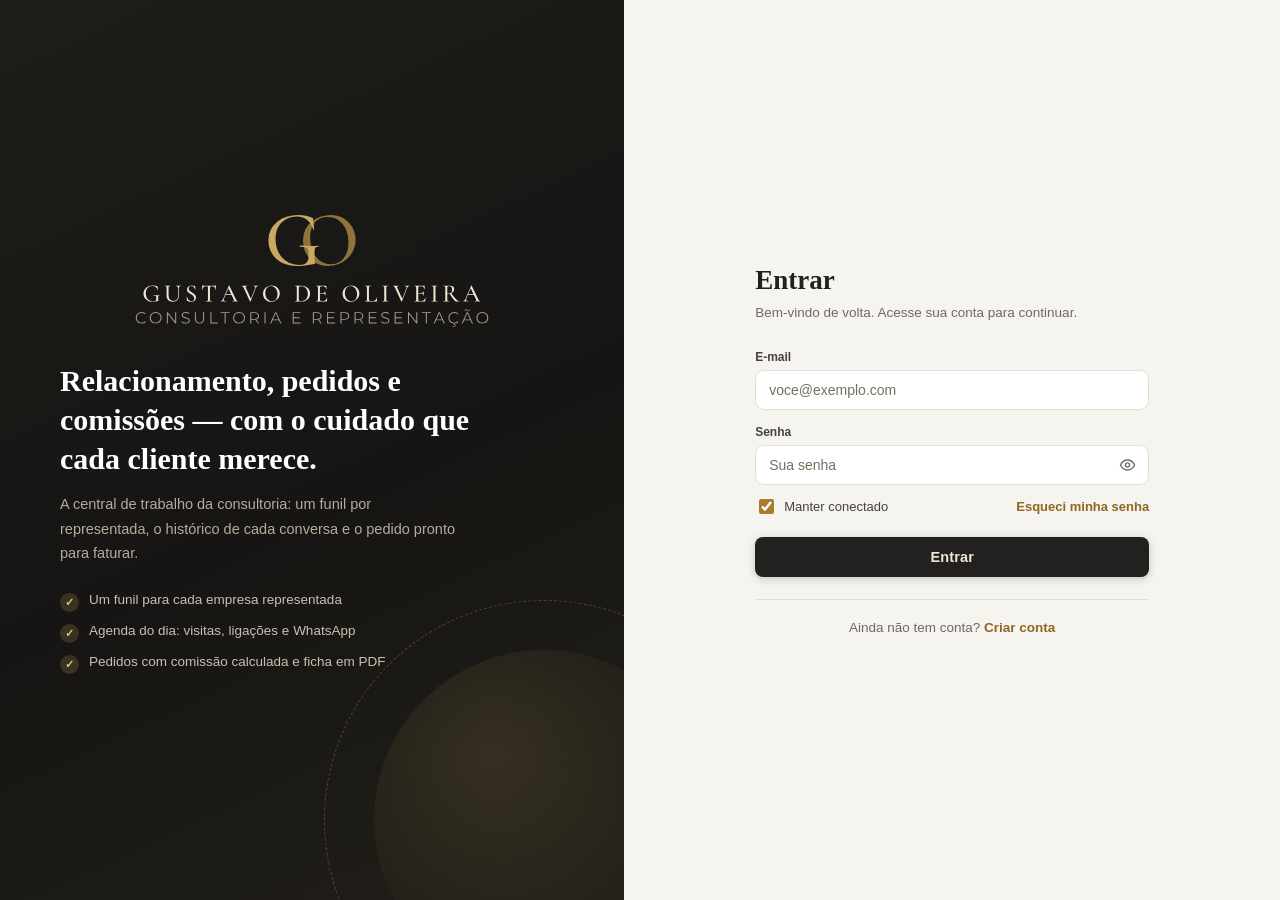
==== commit 8f45743e: "a" ====
--- a/index.html
+++ b/index.html
@@ -3,25 +3,25 @@
 <head>
 <meta charset="UTF-8">
 <meta name="viewport" content="width=device-width, initial-scale=1.0">
-<title>Shaliach — CRM para representantes</title>
+<title>Gustavo de Oliveira — Consultoria e Representação</title>
 <link rel="icon" href="img/faviconlogo.ico" sizes="any">
 <link rel="icon" type="image/svg+xml" href="img/logo-icone.svg">
 <link rel="apple-touch-icon" href="img/icone-180.png">
-<meta name="theme-color" content="#4F46E5">
+<meta name="theme-color" content="#161513">
 <link rel="stylesheet" href="assets/css/app.css">
 </head>
 <body>
 
 <!-- ==================== ABERTURA (evita piscar de tela) ==================== -->
 <div id="splash">
-  <img src="img/logo.svg" alt="Shaliach">
+  <img src="img/logo.svg" alt="Gustavo de Oliveira">
   <div class="splash-barra"><i></i></div>
 </div>
 
 <!-- ==================== TELA DE CONEXÃO DO ARQUIVO ==================== -->
 <div id="connectScreen" class="hidden">
   <div class="connect-card">
-    <img src="img/logo.svg" alt="Shaliach — CRM para representantes" class="connect-logo-img">
+    <img src="img/logo.svg" alt="Gustavo de Oliveira — Consultoria e Representação" class="connect-logo-img">
     <h1 id="connectTitle">Conectar arquivo de dados</h1>
     <p id="connectText">Escolha o arquivo <span class="file-name">.json</span> onde este CRM vai guardar tudo. Ele fica na pasta que você escolher, no seu computador — para migrar de máquina, basta levar o arquivo.</p>
     <div class="connect-actions" id="connectActions">
@@ -38,7 +38,7 @@
 
   <header class="topbar">
     <div class="brand">
-      <img src="img/logo.svg" alt="Shaliach" class="brand-logo">
+      <img src="img/logo-barra.svg" alt="Gustavo de Oliveira" class="brand-logo">
       <span class="brand-sep"></span>
 
       <div class="menu-wrap" id="funilWrap">
@@ -446,6 +446,13 @@
       <button class="btn" id="schedCancel" type="button">Cancelar</button>
       <button class="btn btn-primary" id="schedSave" type="button">Agendar</button>
     </div>
+  </div>
+</div>
+
+<!-- ==================== MODAL: FICHA DO PEDIDO (PDF) ==================== -->
+<div class="overlay" id="fichaOverlay">
+  <div class="modal" style="max-width:880px" role="dialog" aria-modal="true">
+    <div id="fichaContent" style="display:flex;flex-direction:column;max-height:calc(100vh - 52px)"></div>
   </div>
 </div>
 
--- a/assets/css/app.css
+++ b/assets/css/app.css
@@ -4,46 +4,53 @@
    ========================================================= */
 
 :root{
-  --brand:#5B4FE9;
-  --brand-600:#4A3FD4;
-  --brand-700:#3E34B8;
-  --brand-50:#EFEDFD;
-  --brand-100:#E2DEFB;
-
-  --ink:#1F2138;
-  --ink-2:#3E4059;
-  --muted:#7B7D99;
-  --muted-2:#9A9CB5;
-
-  --bg:#F4F5FA;
-  --col:#ECEDF7;
+  /* --- identidade: dourado sobre grafite --- */
+  --ouro:#C9A961;
+  --ouro-medio:#A87C2E;   /* bordas e ícones grandes */          /* dourado principal (fundo escuro, detalhes) */
+  --brand:#8F6725;         /* dourado escuro: texto, links, ícones */
+  --brand-600:#7A571F;
+  --brand-700:#22211F;     /* grafite: títulos e ações principais */
+  --brand-50:#FAF6EC;
+  --brand-100:#EFE4CC;
+  --ouro-fundo:#907338;
+  --painel:#161513;
+  --creme:#F0E7D2;
+
+  --ink:#22211F;
+  --ink-2:#46423B;
+  --muted:#6E6A62;
+  --muted-2:#767061;
+
+  --bg:#F6F4EF;
+  --col:#EDE9E0;
   --surface:#FFFFFF;
-  --line:#E6E6F1;
-  --line-2:#EFEFF7;
-  --field:#EFF1F7;
-
-  --green:#17A673;
-  --green-50:#E6F7F0;
-  --orange:#E0912F;
-  --orange-50:#FDF3E5;
-  --blue:#2E7FE0;
-  --blue-50:#EAF2FD;
-  --pink:#D0509B;
-  --pink-50:#FBEBF3;
-  --red:#E24C4B;
-  --red-50:#FCECEC;
-  --slate:#6E7191;
-
-  --r-sm:6px;
-  --r:9px;
-  --r-md:12px;
-  --r-lg:16px;
-
-  --sh-1:0 1px 2px rgba(31,33,56,.06);
-  --sh-2:0 4px 14px rgba(31,33,56,.08);
-  --sh-3:0 18px 50px rgba(31,33,56,.18);
+  --line:#E4DFD3;
+  --line-2:#EFEBE2;
+  --field:#F1EDE4;
+
+  --green:#2E7D5B;
+  --green-50:#E8F3EE;
+  --orange:#B5822B;
+  --orange-50:#FAF3E3;
+  --blue:#3A6EA5;
+  --blue-50:#EBF1F8;
+  --pink:#A85B7A;
+  --pink-50:#F8EDF2;
+  --red:#B3453F;
+  --red-50:#F9EBEA;
+  --slate:#6E6A62;
+
+  --r-sm:5px;
+  --r:8px;
+  --r-md:11px;
+  --r-lg:14px;
+
+  --sh-1:0 1px 2px rgba(34,33,31,.06);
+  --sh-2:0 4px 14px rgba(34,33,31,.09);
+  --sh-3:0 18px 50px rgba(34,33,31,.20);
 
   --font:"Inter","Segoe UI Variable Text","Segoe UI",-apple-system,BlinkMacSystemFont,Roboto,Helvetica,Arial,sans-serif;
+  --serif:"Cormorant Garamond","Georgia","Iowan Old Style","Palatino Linotype","Times New Roman",serif;
 }
 
 *,*::before,*::after{box-sizing:border-box;}
@@ -58,6 +65,10 @@
   -webkit-font-smoothing:antialiased;
 }
 h1,h2,h3,h4{margin:0;font-weight:700;letter-spacing:-.01em;}
+.modal-head h2,.connect-card h1{
+  font-family:var(--serif);font-weight:600;letter-spacing:.005em;
+}
+.deal-title-row h2{font-family:var(--serif);font-weight:600;font-size:21px;}
 a{color:var(--brand);text-decoration:none;}
 a:hover{text-decoration:underline;}
 button{font-family:inherit;cursor:pointer;}
@@ -65,8 +76,8 @@
 
 /* scrollbars discretos */
 *::-webkit-scrollbar{width:10px;height:10px;}
-*::-webkit-scrollbar-thumb{background:#D3D4E4;border-radius:20px;border:3px solid transparent;background-clip:content-box;}
-*::-webkit-scrollbar-thumb:hover{background:#BFC0D6;background-clip:content-box;}
+*::-webkit-scrollbar-thumb{background:#DCD5C6;border-radius:20px;border:3px solid transparent;background-clip:content-box;}
+*::-webkit-scrollbar-thumb:hover{background:#C7BDA8;background-clip:content-box;}
 *::-webkit-scrollbar-track{background:transparent;}
 
 /* ============================ BOTÕES ============================ */
@@ -87,12 +98,15 @@
 }
 .btn:hover{background:#F8F8FC;border-color:#D8D8E8;}
 .btn .ic{width:15px;height:15px;flex:0 0 15px;}
-.btn-primary{background:var(--brand);border-color:var(--brand);color:#fff;box-shadow:0 1px 2px rgba(91,79,233,.28);}
-.btn-primary:hover{background:var(--brand-600);border-color:var(--brand-600);}
+.btn-primary{
+  background:var(--brand-700);border-color:var(--brand-700);color:var(--creme);
+  box-shadow:0 1px 2px rgba(34,33,31,.22);
+}
+.btn-primary:hover{background:#33302B;border-color:#33302B;color:#fff;}
 .btn-soft{background:var(--brand-50);border-color:transparent;color:var(--brand);}
 .btn-soft:hover{background:var(--brand-100);}
-.btn-dark{background:#282A45;border-color:#282A45;color:#fff;}
-.btn-dark:hover{background:#1D1F36;}
+.btn-dark{background:var(--painel);border-color:var(--painel);color:var(--creme);}
+.btn-dark:hover{background:#2A2825;}
 .btn-danger{color:var(--red);border-color:#F0D2D2;background:#fff;}
 .btn-danger:hover{background:var(--red-50);border-color:#E9BEBE;}
 .btn-sm{padding:6px 10px;font-size:12.5px;border-radius:var(--r-sm);}
@@ -110,7 +124,7 @@
 /* ============================ TELA DE CONEXÃO ============================ */
 #connectScreen{
   position:fixed;inset:0;z-index:200;
-  background:radial-gradient(1200px 600px at 50% -10%,#EDEBFC 0%,var(--bg) 55%);
+  background:radial-gradient(1100px 560px at 50% -8%,#FBF7EC 0%,var(--bg) 60%);
   display:flex;align-items:center;justify-content:center;padding:24px;
 }
 #connectScreen.hidden{display:none;}
@@ -121,9 +135,9 @@
 }
 .connect-logo{
   width:54px;height:54px;border-radius:15px;margin:0 auto 18px;
-  background:linear-gradient(150deg,var(--brand) 0%,#7B6FF2 100%);
+  background:linear-gradient(150deg,var(--ouro-fundo) 0%,var(--ouro) 100%);
   display:flex;align-items:center;justify-content:center;color:#fff;
-  box-shadow:0 8px 20px rgba(91,79,233,.32);
+  box-shadow:0 8px 20px rgba(168,124,46,.30);
 }
 .connect-card h1{font-size:20px;margin-bottom:8px;}
 .connect-card p{color:var(--muted);line-height:1.65;margin:0 0 22px;font-size:13.5px;}
@@ -139,14 +153,16 @@
 
 /* ============================ TOPBAR ============================ */
 .topbar{
-  height:52px;background:#fff;border-bottom:1px solid var(--line);
+  height:56px;background:#fff;
+  border-bottom:1px solid var(--line);
+  box-shadow:inset 0 3px 0 var(--brand-700);
   display:flex;align-items:center;gap:14px;padding:0 16px;
   position:sticky;top:0;z-index:30;
 }
 .brand{display:flex;align-items:center;gap:9px;min-width:0;}
 .brand-mark{
   width:26px;height:26px;border-radius:8px;flex:0 0 26px;
-  background:linear-gradient(150deg,var(--brand) 0%,#7B6FF2 100%);
+  background:linear-gradient(150deg,var(--ouro-fundo) 0%,var(--ouro) 100%);
   display:flex;align-items:center;justify-content:center;color:#fff;
 }
 #boardName{
@@ -189,14 +205,14 @@
   font-family:inherit;
 }
 .search input::placeholder{color:var(--muted-2);}
-.search input:focus{outline:none;border-color:var(--brand);box-shadow:0 0 0 3px rgba(91,79,233,.12);}
+.search input:focus{outline:none;border-color:var(--brand);box-shadow:0 0 0 3px rgba(168,124,46,.16);}
 .seg{display:inline-flex;background:#fff;border:1px solid var(--line);border-radius:var(--r);padding:2px;}
 .seg button{
   border:none;background:transparent;color:var(--muted);
   font-size:12.5px;font-weight:600;padding:6px 11px;border-radius:7px;
   display:inline-flex;align-items:center;gap:6px;
 }
-.seg button.on{background:var(--brand);color:#fff;}
+.seg button.on{background:var(--brand-700);color:var(--ouro);}
 .seg button:not(.on):hover{background:var(--brand-50);color:var(--brand);}
 
 /* ============================ KANBAN ============================ */
@@ -377,7 +393,7 @@
 }
 .inp::placeholder,textarea.inp::placeholder{color:var(--muted-2);}
 .inp:hover{background:#E9EBF3;}
-.inp:focus{background:#fff;border-color:var(--brand);box-shadow:0 0 0 3px rgba(91,79,233,.12);outline:none;}
+.inp:focus{background:#fff;border-color:var(--brand);box-shadow:0 0 0 3px rgba(168,124,46,.16);outline:none;}
 .inp:disabled{color:var(--muted-2);cursor:not-allowed;}
 textarea.inp{min-height:74px;resize:vertical;line-height:1.55;}
 .inp.error{border-color:var(--red);box-shadow:0 0 0 3px rgba(226,76,75,.12);background:#fff;}
@@ -465,11 +481,11 @@
 .step:hover{background:var(--brand-50);color:var(--brand);}
 .step.done{color:var(--brand-700);background:#F8F7FE;}
 .step.current{
-  background:var(--brand);color:#fff;font-weight:700;
+  background:var(--brand-700);color:var(--ouro);font-weight:700;
   clip-path:polygon(0 0,calc(100% - 11px) 0,100% 50%,calc(100% - 11px) 100%,0 100%,11px 50%);
   padding-left:26px;padding-right:24px;
 }
-.step.current:hover{background:var(--brand-600);color:#fff;}
+.step.current:hover{background:#33302B;color:var(--ouro);}
 .step .days{
   background:rgba(255,255,255,.22);border-radius:20px;
   padding:1px 7px;font-size:10.5px;font-weight:700;
@@ -597,7 +613,7 @@
   border:1px solid var(--brand);border-radius:var(--r-sm);padding:5px 7px;
   font-size:13px;font-family:inherit;width:100%;color:var(--ink);
 }
-.inline-inp:focus{outline:none;box-shadow:0 0 0 3px rgba(91,79,233,.12);}
+.inline-inp:focus{outline:none;box-shadow:0 0 0 3px rgba(168,124,46,.16);}
 .sub-label{font-size:11.5px;color:var(--muted);margin-bottom:5px;}
 .contact-scroll{max-height:330px;overflow-y:auto;padding-right:4px;}
 .contact-block{padding:13px 0;border-bottom:1px solid var(--line-2);}
@@ -627,14 +643,14 @@
 /* ============================ TOASTS ============================ */
 #toasts{position:fixed;bottom:20px;right:20px;z-index:300;display:flex;flex-direction:column;gap:9px;}
 .toast{
-  background:#26283F;color:#fff;border-radius:var(--r);
+  background:var(--painel);color:var(--creme);border-radius:var(--r);
   padding:11px 15px;font-size:13px;font-weight:500;
   box-shadow:var(--sh-3);display:flex;align-items:center;gap:9px;
   animation:slidein .18s ease-out;max-width:340px;
 }
 @keyframes slidein{from{opacity:0;transform:translateX(14px);}to{opacity:1;transform:none;}}
-.toast.ok .tic{color:#5BE0A8;}
-.toast.err .tic{color:#FF9A99;}
+.toast.ok .tic{color:#7CCCA8;}
+.toast.err .tic{color:#E39B96;}
 
 /* ============================ UTIL ============================ */
 .hidden{display:none!important;}
@@ -648,7 +664,7 @@
 .drop-mark{
   height:3px;border-radius:3px;background:var(--brand);
   margin:1px 0;flex:0 0 3px;position:relative;
-  box-shadow:0 0 0 3px rgba(91,79,233,.16);
+  box-shadow:0 0 0 3px rgba(168,124,46,.20);
 }
 .drop-mark::before{
   content:"";position:absolute;left:-4px;top:-3px;
@@ -706,7 +722,7 @@
   min-width:17px;height:17px;padding:0 5px;border-radius:20px;
   display:inline-flex;align-items:center;justify-content:center;margin-left:5px;
 }
-.seg button.on .cnt{background:#fff;color:var(--brand);}
+.seg button.on .cnt{background:var(--ouro);color:var(--brand-700);}
 
 .ag-grupo{margin-top:18px;}
 .ag-grupo:first-child{margin-top:6px;}
@@ -768,7 +784,7 @@
   border:1px solid var(--line);border-radius:var(--r-md);
   background:#fff;margin-bottom:9px;overflow:hidden;
 }
-.ped.atual{border-color:var(--brand);box-shadow:0 0 0 3px rgba(91,79,233,.09);}
+.ped.atual{border-color:var(--brand);box-shadow:0 0 0 3px rgba(168,124,46,.12);}
 .ped-head{
   display:flex;align-items:center;justify-content:space-between;
   gap:12px;padding:12px 14px;cursor:pointer;flex-wrap:wrap;
@@ -777,7 +793,7 @@
 .ped-head:hover{background:#FAFAFE;}
 .ped-id{display:flex;align-items:center;gap:9px;font-size:13.5px;flex-wrap:wrap;}
 .ped-flag{
-  background:var(--brand);color:#fff;font-size:9.5px;font-weight:800;
+  background:var(--brand-700);color:var(--ouro);font-size:9.5px;font-weight:800;
   letter-spacing:.06em;padding:3px 7px;border-radius:20px;
 }
 .ped-data{font-size:12px;color:var(--muted);display:inline-flex;align-items:center;gap:5px;}
@@ -896,19 +912,17 @@
 .ped-total-val.comis{font-size:18px;color:var(--green);}
 
 /* =========================================================
-   Marca Shaliach
-   ========================================================= */
+   Marca
+   ========================================================= */
+/* tons usados nos destaques de comissão */
 :root{
-  --brand:#4F46E5;
-  --brand-600:#4038CE;
-  --brand-700:#312E81;
-  --gold:#D9A63E;
-  --gold-50:#FBF4E4;
-}
-.brand-logo{height:30px;width:auto;display:block;flex-shrink:0;}
+  --gold:#A87C2E;
+  --gold-50:#FAF6EC;
+}
+.brand-logo{height:34px;width:auto;display:block;flex-shrink:0;}
 .brand-sep{width:1px;height:22px;background:var(--line);flex:0 0 1px;margin:0 3px;}
 .connect-logo-img{
-  width:100%;max-width:290px;height:auto;display:block;margin:0 auto 22px;
+  height:92px;width:auto;max-width:100%;display:block;margin:0 auto 24px;
 }
 
 /* =========================================================
@@ -959,7 +973,7 @@
   display:flex;align-items:center;gap:18px;flex-wrap:wrap;
   padding:18px 0 16px;border-bottom:2px solid var(--brand-700);margin-bottom:18px;
 }
-.folha-logo{height:52px;width:auto;}
+.folha-logo{height:58px;width:auto;}
 .folha-info{flex:1;min-width:200px;}
 .folha-info h3{font-size:16px;color:var(--brand-700);margin-bottom:4px;}
 .folha-info div{font-size:12.5px;color:var(--muted);line-height:1.6;}
@@ -1024,22 +1038,23 @@
 @media print{
   @page{ size:A4; margin:14mm 12mm; }
   body.imprimindo > *{display:none !important;}
-  body.imprimindo #relOverlay{
+  body.imprimindo .para-imprimir{
     display:block !important;position:static;background:none;
     padding:0;overflow:visible;backdrop-filter:none;
   }
-  body.imprimindo #relOverlay .modal{
+  body.imprimindo .para-imprimir .modal{
     max-width:none;width:100%;box-shadow:none;border-radius:0;
     max-height:none;margin:0;animation:none;
   }
-  body.imprimindo #relContent{max-height:none;display:block;}
+  body.imprimindo .para-imprimir > .modal > div{max-height:none;display:block;}
   body.imprimindo .modal-head,
   body.imprimindo .modal-foot,
-  body.imprimindo .rel-filtros{display:none !important;}
+  body.imprimindo .rel-filtros,
+  body.imprimindo .nao-imprime{display:none !important;}
   body.imprimindo .modal-body{padding:0;overflow:visible;max-height:none;}
   .rel-grupo, .rel-tab tr{page-break-inside:avoid;}
   .rel-totais{page-break-inside:avoid;}
-  .folha-topo{border-bottom-color:#312E81;}
+  .folha-topo{border-bottom-color:#22211F;}
   .rel-cards > div{border-color:#ccc;}
 }
 
@@ -1055,7 +1070,7 @@
 .user-btn:hover{background:#FAFAFE;border-color:#D8D8E8;}
 .user-av{
   width:26px;height:26px;border-radius:50%;flex:0 0 26px;
-  background:linear-gradient(150deg,var(--brand) 0%,#7B6FF2 100%);
+  background:linear-gradient(150deg,var(--ouro-fundo) 0%,var(--ouro) 100%);
   color:#fff;font-size:10.5px;font-weight:700;
   display:flex;align-items:center;justify-content:center;
 }
@@ -1104,7 +1119,7 @@
   transition:opacity .25s;
 }
 #splash.saindo{opacity:0;pointer-events:none;}
-#splash img{width:100%;max-width:250px;}
+#splash img{height:104px;width:auto;max-width:82%;}
 .splash-barra{width:170px;height:3px;background:var(--line);border-radius:20px;overflow:hidden;}
 .splash-barra i{
   display:block;width:40%;height:100%;border-radius:20px;background:var(--brand);
@@ -1154,3 +1169,129 @@
   display:block;font-size:12px;color:#0F8A5F;margin-top:4px;font-weight:600;
 }
 .pd-comis b{font-weight:800;}
+
+/* =========================================================
+   Ficha do pedido (impressa / PDF)
+   ========================================================= */
+#fichaOverlay{z-index:132;}
+.ped-foot .cm.destaque{color:var(--brand);}
+.ped-foot .cm.destaque:hover{background:var(--brand-50);}
+
+.fi-secao{margin-top:20px;}
+.fi-secao h4{
+  font-size:11px;font-weight:800;text-transform:uppercase;letter-spacing:.06em;
+  color:var(--brand-700);margin:0 0 9px;padding-bottom:6px;
+  border-bottom:1px solid var(--line);
+}
+.fi-grade{
+  display:grid;grid-template-columns:1fr 1fr;gap:6px 26px;
+}
+@media (max-width:620px){ .fi-grade{grid-template-columns:1fr;} }
+.fi-linha{
+  display:flex;justify-content:space-between;gap:12px;align-items:baseline;
+  font-size:12.5px;padding:3px 0;border-bottom:1px dotted var(--line-2);
+}
+.fi-linha span{color:var(--muted);}
+.fi-linha b{color:var(--ink);font-weight:600;text-align:right;overflow-wrap:anywhere;}
+.fi-endereco{
+  font-size:13px;line-height:1.65;color:var(--ink-2);margin:0;
+}
+.fi-endereco.vazio{color:var(--muted-2);}
+
+.fi-totais{
+  display:flex;gap:10px;flex-wrap:wrap;margin-top:14px;
+}
+.fi-totais > div{
+  flex:1;min-width:130px;border:1px solid var(--line);
+  border-radius:var(--r);padding:9px 12px;
+}
+.fi-totais span{
+  display:block;font-size:10px;font-weight:800;text-transform:uppercase;
+  letter-spacing:.05em;color:var(--muted);margin-bottom:3px;
+}
+.fi-totais b{font-size:16px;font-weight:800;letter-spacing:-.01em;color:var(--ink);}
+.fi-totais .destaque{background:var(--brand-50);border-color:var(--brand-100);}
+.fi-totais .destaque b{color:var(--brand-700);font-size:19px;}
+.fi-comis{
+  margin-top:11px;padding:8px 12px;border-radius:var(--r);
+  background:var(--green-50);border:1px solid #BFE8D7;
+  font-size:12.5px;color:#0F7A54;
+}
+
+.fi-coments{list-style:none;margin:0;padding:0;}
+.fi-coments li{
+  border-left:2px solid var(--brand-100);padding:2px 0 2px 11px;margin-bottom:11px;
+}
+.fi-coment-topo{font-size:11px;color:var(--muted);margin-bottom:2px;}
+.fi-coment-txt{
+  font-size:12.5px;line-height:1.6;color:var(--ink-2);
+  white-space:pre-wrap;word-break:break-word;
+}
+
+.fi-assinaturas{
+  display:flex;gap:40px;margin-top:38px;
+}
+.fi-assinaturas > div{
+  flex:1;text-align:center;font-size:11px;color:var(--muted);
+}
+.fi-assinaturas span{
+  display:block;border-top:1px solid var(--ink-2);margin-bottom:6px;height:1px;
+}
+
+@media print{
+  .fi-secao{page-break-inside:avoid;}
+  .fi-assinaturas{page-break-inside:avoid;}
+  .fi-totais .destaque{background:#EFEDFD !important;-webkit-print-color-adjust:exact;print-color-adjust:exact;}
+  .fi-comis{background:#E6F7F0 !important;-webkit-print-color-adjust:exact;print-color-adjust:exact;}
+}
+
+
+/* =========================================================
+   Acabamento da identidade dourada
+   ========================================================= */
+.brand-sep{background:var(--line);}
+#boardName,.funil-btn{font-family:var(--serif);font-size:17px;letter-spacing:.01em;}
+.funil-btn{color:var(--ink);}
+.funil-btn:hover{background:var(--brand-50);color:var(--brand);}
+
+/* filete dourado sob a barra, separando do conteúdo */
+.topbar::after{
+  content:"";position:absolute;left:0;right:0;bottom:-1px;height:1px;
+  background:linear-gradient(90deg,var(--ouro) 0%,rgba(201,169,97,.18) 42%,transparent 100%);
+}
+.topbar{position:sticky;}
+
+/* cartões do funil: um toque de dourado na borda ao passar o mouse */
+.card:hover{border-color:var(--ouro);box-shadow:var(--sh-2);}
+.card-name{color:var(--ink);}
+.card:hover .card-name{color:var(--brand);}
+
+/* etapas concluídas ganham tom quente */
+.step.done{color:var(--brand);background:#FBF8F1;}
+
+/* o selo de "salvo na nuvem" combinando com a paleta */
+.sync-chip.ok{background:var(--green-50);border-color:#C3DED2;color:#1F6449;}
+
+/* painel de ações: separar o principal do secundário sem perder a unidade */
+.actions-grid .btn-primary{letter-spacing:.01em;}
+
+/* tela de conexão e splash com fundo levemente texturizado */
+#connectScreen{background:radial-gradient(1100px 560px at 50% -8%,#FBF7EC 0%,var(--bg) 60%);}
+.connect-card{border-color:var(--line);}
+#splash{background:radial-gradient(900px 500px at 50% 40%,#FBF7EC 0%,var(--bg) 70%);}
+.splash-barra i{background:var(--ouro);}
+
+/* medidor de comissão em verde, para não competir com o dourado da marca */
+.rel-cards .destaque{background:var(--green-50);border-color:#C3DED2;}
+.rel-cards .destaque b,.rel-cards .destaque span{color:#1F6449;}
+.rel-tab .comis,.rel-grupo-tot b.comis{color:#1F6449;}
+.rel-totais .comis b{color:#1F6449;}
+.ped-comis{background:var(--green-50);color:#1F6449;}
+.ped-resumo-geral .destaque{background:var(--green-50);border-color:#C3DED2;}
+.ped-resumo-geral .destaque b{color:#1F6449;}
+.ped-resumo-geral .destaque span{color:#1F6449;}
+.ped-tab tfoot .total.comis{color:#1F6449;}
+.pd-comis{color:#1F6449;}
+.ped-total-linha.comis .ped-total-lbl{color:#1F6449;}
+.ped-total-val.comis{color:#1F6449;}
+.fi-comis{background:var(--green-50);border-color:#C3DED2;color:#1F6449;}
